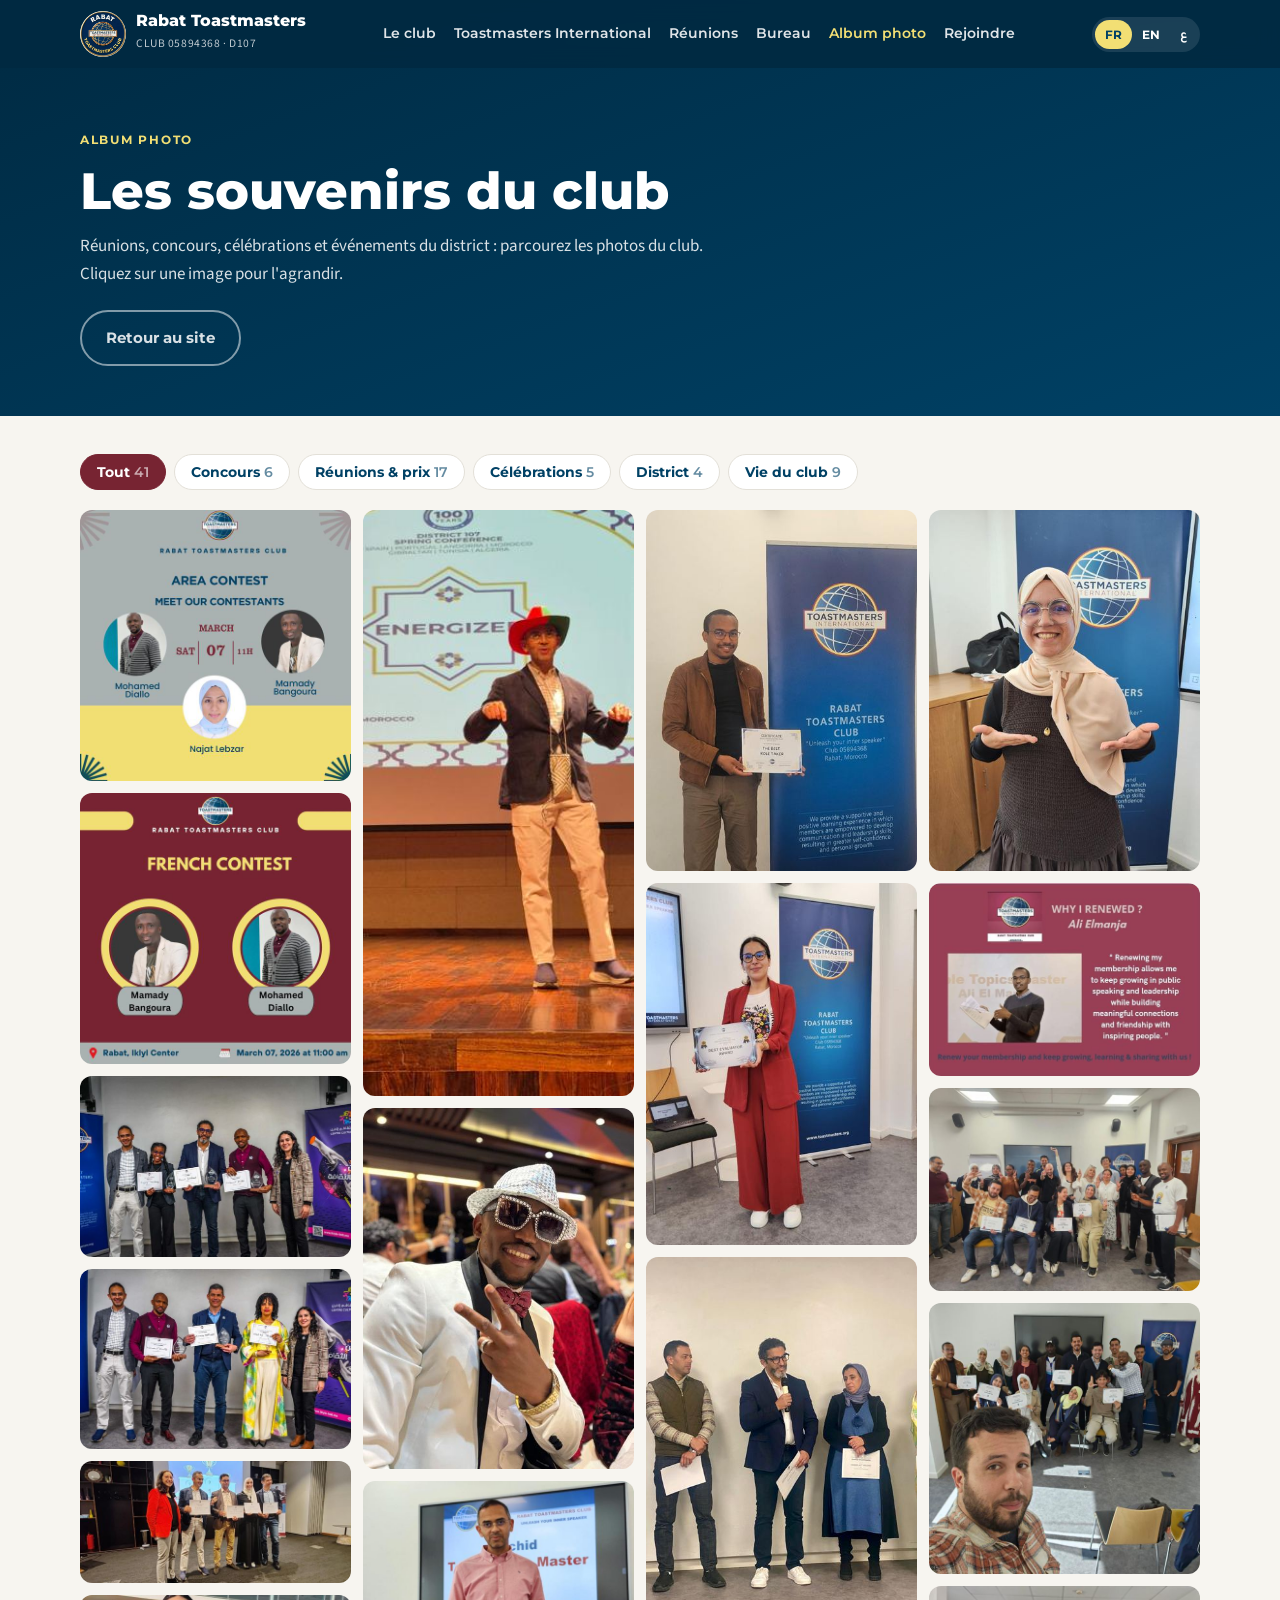
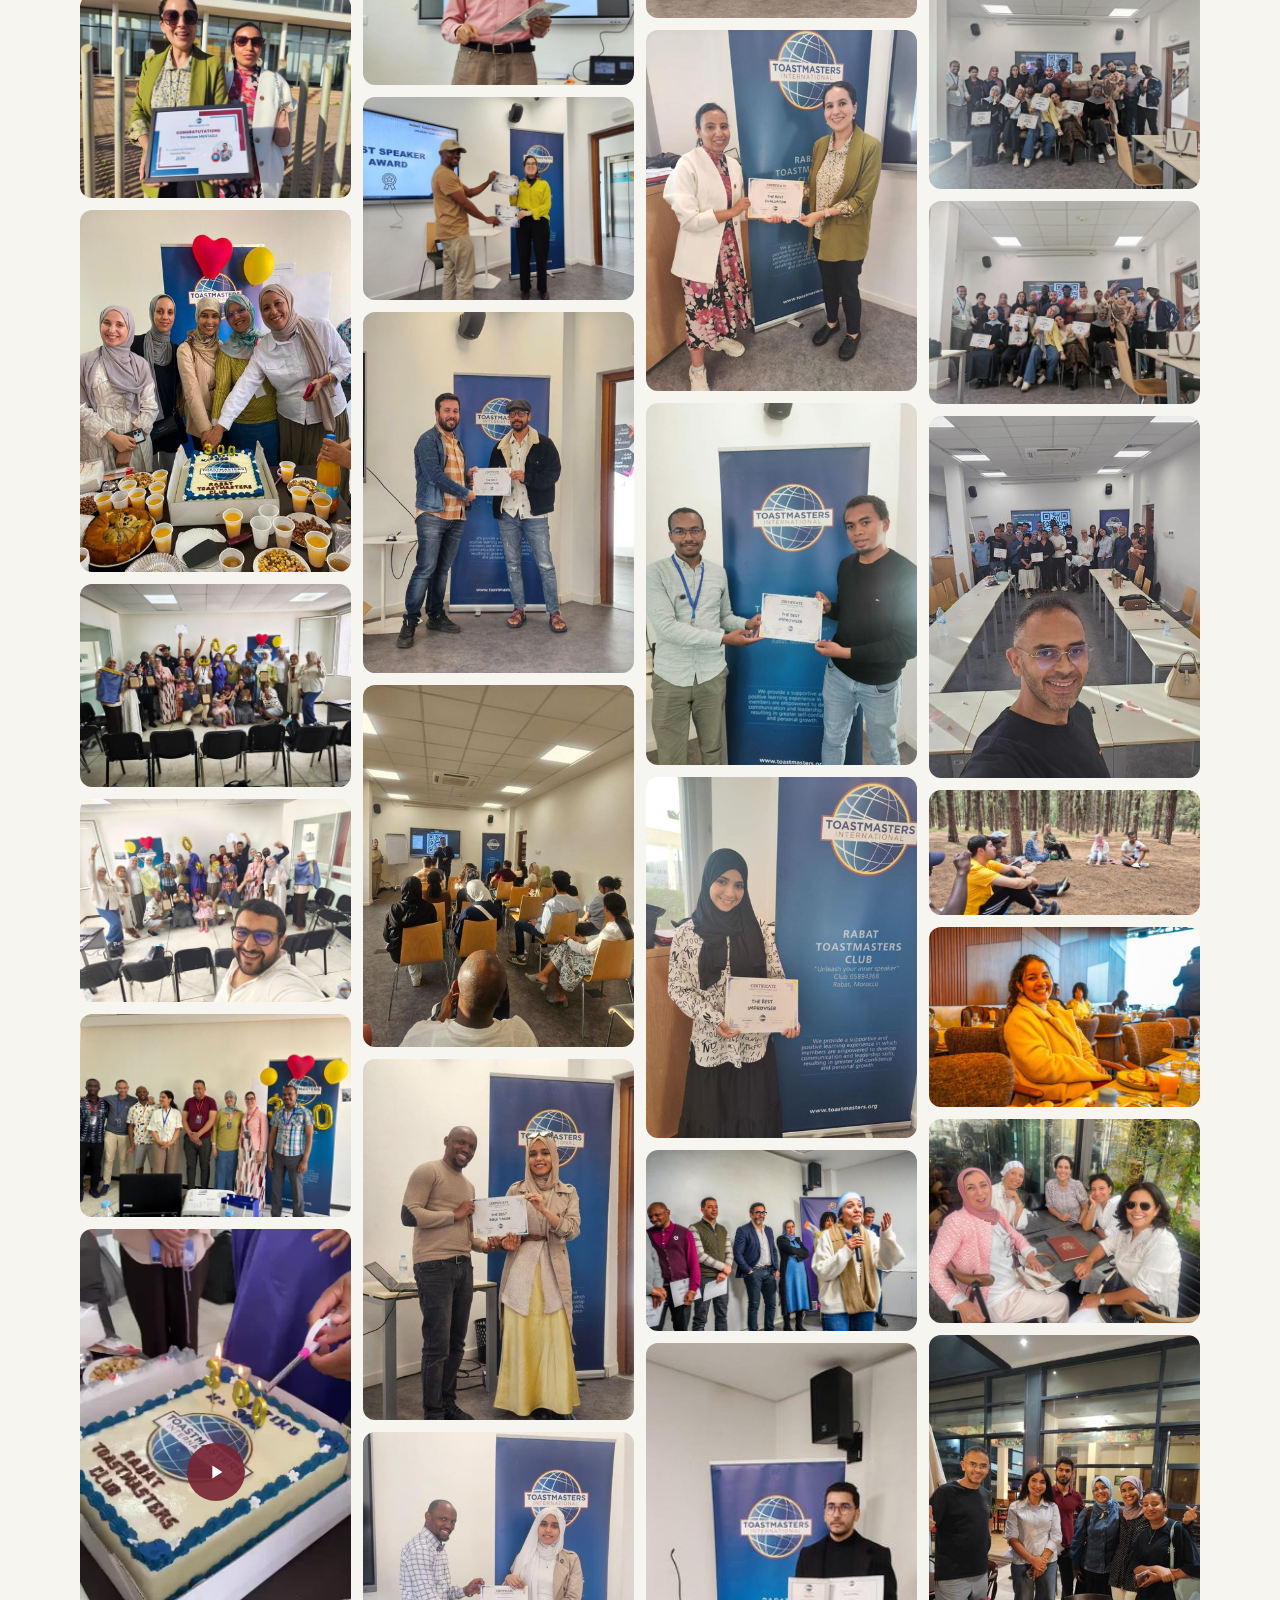
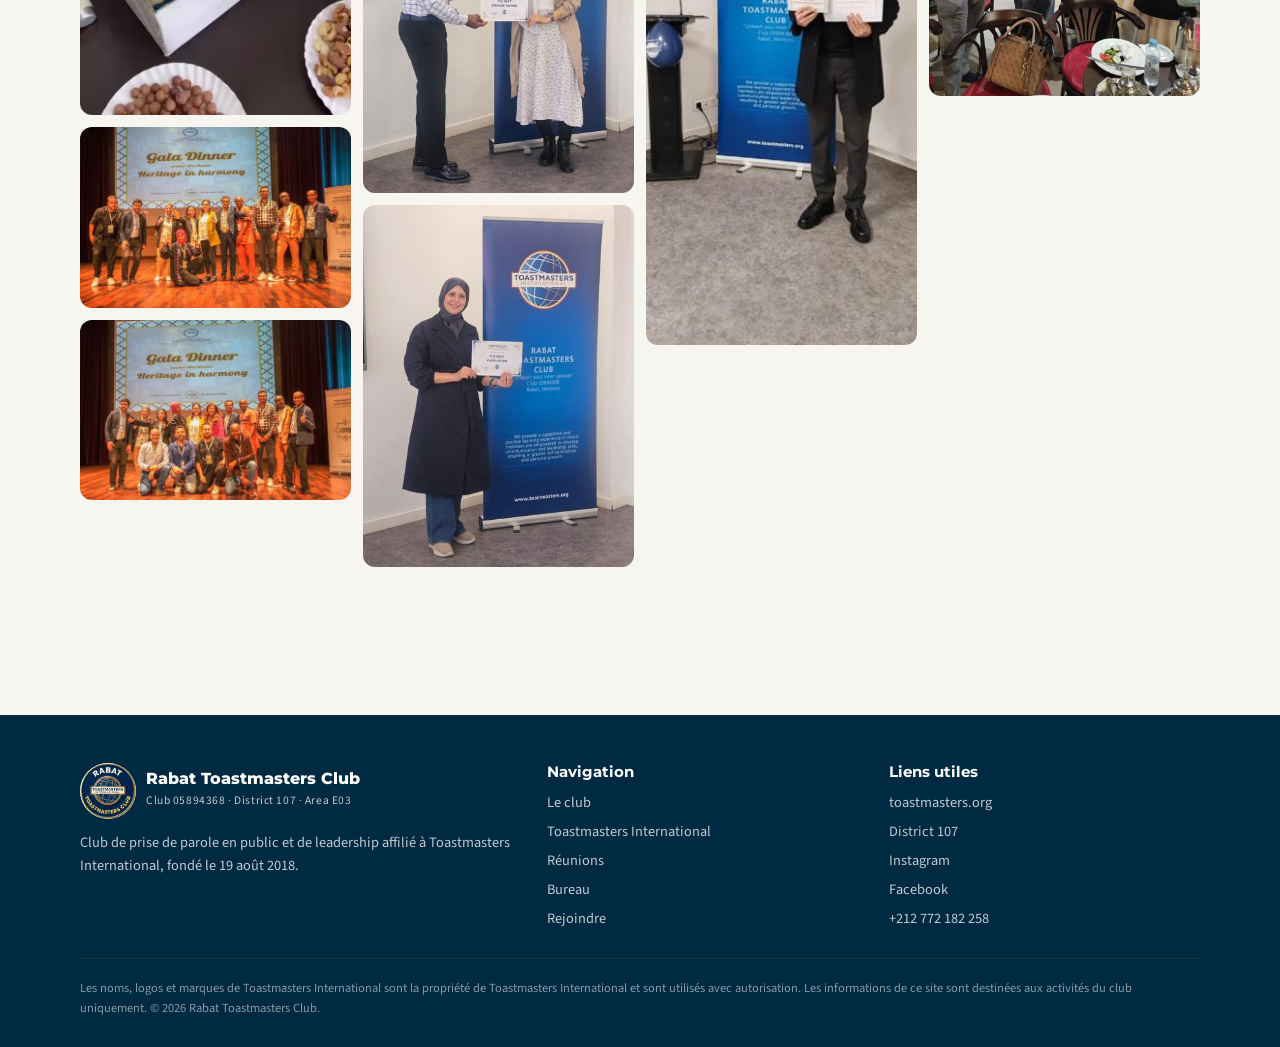
==== album.html @ 2322bb28 "Site Rabat Toastmasters Club : trilingue, bureau 2026-2027, album photo Co-Authored-By: Claude Opus " ====
<!doctype html>
<html lang="fr" dir="ltr">
<head>
<meta charset="utf-8">
<meta name="viewport" content="width=device-width, initial-scale=1">
<title>Album photo – Rabat Toastmasters Club</title>
<meta name="description" content="Rabat Toastmasters Club — club de prise de parole en public et de leadership affilié à Toastmasters International, District 107. Réunions le samedi à Rabat.">
<meta property="og:title" content="Rabat Toastmasters Club">
<meta property="og:description" content="Prise de parole en public et leadership à Rabat depuis 2018. Venez en invité, c'est gratuit.">
<meta property="og:image" content="img/officers-2026-2027.jpg">
<link rel="icon" type="image/png" href="favicon.png">
<link rel="preconnect" href="https://fonts.googleapis.com">
<link rel="preconnect" href="https://fonts.gstatic.com" crossorigin>
<link href="https://fonts.googleapis.com/css2?family=Montserrat:wght@500;600;700;800&family=Source+Sans+3:wght@400;600&family=Tajawal:wght@400;500;700;800&display=swap" rel="stylesheet">
<link rel="stylesheet" href="css/style.css">
</head>
<body>

<header>
  <div class="wrap nav">
    <a class="brand" href="index.html" aria-label="Rabat Toastmasters Club">
      <img class="logo" src="img/logo-sm.png" alt="Logo Rabat Toastmasters Club">
      <span><b>Rabat Toastmasters</b><small>CLUB 05894368 · D107</small></span>
    </a>
    <ul class="links" id="links">
      <li><a href="index.html#club" data-i18n="nav_club">Le club</a></li>
      <li><a href="index.html#ti" data-i18n="nav_ti">Toastmasters International</a></li>
      <li><a href="index.html#reunions" data-i18n="nav_meet">Réunions</a></li>
      <li><a href="index.html#bureau" data-i18n="nav_off">Bureau</a></li>
      <li><a href="album.html" style="color:var(--yellow);opacity:1" data-i18n="nav_album">Album photo</a></li>
      <li><a href="index.html#rejoindre" data-i18n="nav_join">Rejoindre</a></li>
    </ul>
    <div class="right">
      <div class="lang" role="group" aria-label="Langue">
        <button data-l="fr" class="on">FR</button><button data-l="en">EN</button><button data-l="ar">ع</button>
      </div>
      <button class="burger" id="burger" aria-label="Menu"><svg width="26" height="26" viewBox="0 0 24 24" fill="none" stroke="currentColor" stroke-width="2"><path d="M3 6h18M3 12h18M3 18h18"/></svg></button>
    </div>
  </div>
</header>
<section class="album-hero">
  <div class="wrap">
    <div class="eyebrow" style="color:var(--yellow)" data-i18n="al_eye">Album photo</div>
    <h1 data-i18n="al_h">Les souvenirs du club</h1>
    <p data-i18n="al_p">Réunions, concours, célébrations et événements du district : parcourez les photos du club. Cliquez sur une image pour l'agrandir.</p>
    <p style="margin-top:22px"><a class="btn btn-ghost" href="index.html" data-i18n="al_back">Retour au site</a></p>
  </div>
</section>
<section style="padding-top:10px">
  <div class="wrap">
    <div class="filters" id="filters">
      <button data-f="all" class="on"><b data-i18n="f_all">Tout</b><span></span></button>
      <button data-f="contest"><b data-i18n="f_contest">Concours</b><span></span></button>
      <button data-f="meet"><b data-i18n="f_meet">Réunions & prix</b><span></span></button>
      <button data-f="party"><b data-i18n="f_party">Célébrations</b><span></span></button>
      <button data-f="district"><b data-i18n="f_district">District</b><span></span></button>
      <button data-f="life"><b data-i18n="f_life">Vie du club</b><span></span></button>
    </div>
    <div class="grid" id="grid"></div>
  </div>
</section>
<div class="lb" id="lb" role="dialog" aria-modal="true">
  <button class="x" aria-label="Fermer">✕</button><button class="pv" aria-label="Précédent">‹</button><button class="nx" aria-label="Suivant">›</button>
  <div id="lbm"></div><div class="lcap" id="lbc"></div><div class="lcount" id="lbn"></div>
</div>
<footer>
  <div class="wrap">
    <div class="fgrid">
      <div>
        <div class="brand" style="margin-bottom:12px"><img class="logo" src="img/logo-sm.png" alt="Logo Rabat Toastmasters Club"><span><b>Rabat Toastmasters Club</b><small>Club 05894368 · District 107 · Area E03</small></span></div>
        <p data-i18n="ft_p">Club de prise de parole en public et de leadership affilié à Toastmasters International, fondé le 19 août 2018.</p>
      </div>
      <div><h4 data-i18n="ft_nav">Navigation</h4><ul>
        <li><a href="index.html#club" data-i18n="nav_club">Le club</a></li><li><a href="index.html#ti" data-i18n="nav_ti">Toastmasters International</a></li><li><a href="index.html#reunions" data-i18n="nav_meet">Réunions</a></li><li><a href="index.html#bureau" data-i18n="nav_off">Bureau</a></li><li><a href="index.html#rejoindre" data-i18n="nav_join">Rejoindre</a></li></ul></div>
      <div><h4 data-i18n="ft_links">Liens utiles</h4><ul>
        <li><a href="https://www.toastmasters.org/" target="_blank" rel="noopener">toastmasters.org</a></li>
        <li><a href="https://www.tmdistrict107.org/" target="_blank" rel="noopener">District 107</a></li>
        <li><a href="https://www.instagram.com/rabat_toastmasters_club/" target="_blank" rel="noopener">Instagram</a></li>
        <li><a href="https://www.facebook.com/rabattoastmastersclub" target="_blank" rel="noopener">Facebook</a></li>
        <li><a href="tel:+212772182258" dir="ltr">+212 772 182 258</a></li></ul></div>
    </div>
    <p class="legal" data-i18n="legal">Les noms, logos et marques de Toastmasters International sont la propriété de Toastmasters International et sont utilisés avec autorisation. Les informations de ce site sont destinées aux activités du club uniquement. © <span id="yr"></span> Rabat Toastmasters Club.</p>
  </div>
</footer>
<script src="js/album-data.js"></script>
<script src="js/main.js"></script>
<script>
(function(){
const A=window.RTC_ALBUM,grid=document.getElementById('grid'),lb=document.getElementById('lb');
let f=(location.hash||'#all').slice(1),list=[],cur=0;
const L=()=>window.RTC_LANG||'fr';
function counts(){document.querySelectorAll('#filters button').forEach(b=>{const k=b.dataset.f;b.querySelector('span').textContent=k==='all'?A.length:A.filter(x=>x.cat===k).length;b.classList.toggle('on',k===f)})}
function render(){
  list=A.filter(x=>f==='all'||x.cat===f);
  grid.innerHTML=list.map((x,i)=>`<button class="tile" data-i="${i}"><img src="img/album/thumbs/${x.src}.jpg" alt="${x[L()].replace(/"/g,'&quot;')}" loading="lazy">${x.video?'<span class="play"><svg width="22" height="22" viewBox="0 0 24 24" fill="#fff"><path d="M8 5v14l11-7z"/></svg></span>':''}<span class="cap">${x[L()]}</span></button>`).join('');
  grid.querySelectorAll('.tile').forEach(t=>t.onclick=()=>open(+t.dataset.i));counts();
}
function show(){const x=list[cur];document.getElementById('lbm').innerHTML=x.video?`<video src="img/album/video.mp4" controls autoplay playsinline></video>`:`<img src="img/album/${x.src}.jpg" alt="">`;document.getElementById('lbc').textContent=x[L()];document.getElementById('lbn').textContent=(cur+1)+' / '+list.length}
function open(i){cur=i;show();lb.classList.add('open');document.body.style.overflow='hidden'}
function close(){lb.classList.remove('open');document.getElementById('lbm').innerHTML='';document.body.style.overflow=''}
function step(d){cur=(cur+d+list.length)%list.length;show()}
lb.querySelector('.x').onclick=close;lb.querySelector('.pv').onclick=()=>step(document.dir==='rtl'?1:-1);lb.querySelector('.nx').onclick=()=>step(document.dir==='rtl'?-1:1);
lb.onclick=e=>{if(e.target===lb)close()};
document.addEventListener('keydown',e=>{if(!lb.classList.contains('open'))return;if(e.key==='Escape')close();if(e.key==='ArrowRight')step(1);if(e.key==='ArrowLeft')step(-1)});
let sx=0;lb.addEventListener('touchstart',e=>sx=e.touches[0].clientX,{passive:true});lb.addEventListener('touchend',e=>{const d=e.changedTouches[0].clientX-sx;if(Math.abs(d)>50)step(d<0?1:-1)});
document.querySelectorAll('#filters button').forEach(b=>b.onclick=()=>{f=b.dataset.f;history.replaceState(null,'','#'+f);render()});
document.addEventListener('langchange',render);
if(!A.some(x=>x.cat===f))f='all';render();
})();
</script>
</body>
</html>
---- css/style.css ----
:root{
  --blue:#004165;--blue-deep:#002a42;--maroon:#772432;--yellow:#F2DF74;--gray:#A9B2B1;
  --bg:#f7f5f0;--surface:#ffffff;--ink:#1c2a33;--muted:#5b6b73;--line:#e3e0d8;
  --radius:18px;--shadow:0 10px 30px rgba(0,42,66,.08);
  --font-h:'Montserrat',system-ui,sans-serif;--font-b:'Source Sans 3',system-ui,sans-serif;
}
html[lang=ar]{--font-h:'Tajawal',system-ui,sans-serif;--font-b:'Tajawal',system-ui,sans-serif}
*{box-sizing:border-box;margin:0;padding:0}
html{scroll-behavior:smooth;scroll-padding-top:76px}
body{font-family:var(--font-b);color:var(--ink);background:var(--bg);font-size:17px;line-height:1.6;overflow-x:hidden}
img{max-width:100%;display:block}
a{color:inherit}
h1,h2,h3,h4{font-family:var(--font-h);line-height:1.2;color:var(--blue)}
.wrap{max-width:1160px;margin:0 auto;padding:0 20px}
section{padding:88px 0}
.eyebrow{font-family:var(--font-h);font-weight:700;font-size:.78rem;letter-spacing:.14em;text-transform:uppercase;color:var(--maroon);margin-bottom:10px}
html[lang=ar] .eyebrow{letter-spacing:0;font-size:.95rem}
h2{font-size:clamp(1.8rem,3.4vw,2.6rem);font-weight:800;margin-bottom:16px}
.lead{font-size:1.12rem;color:var(--muted);max-width:720px}
.btn{display:inline-flex;align-items:center;gap:8px;font-family:var(--font-h);font-weight:700;font-size:.95rem;padding:14px 24px;border-radius:999px;text-decoration:none;transition:transform .15s,box-shadow .15s,background .15s;border:2px solid transparent;cursor:pointer}
.btn:hover{transform:translateY(-2px)}
.btn-primary{background:var(--maroon);color:#fff;box-shadow:0 8px 20px rgba(119,36,50,.3)}
.btn-primary:hover{background:#8d2b3c}
.btn-ghost{border-color:rgba(255,255,255,.6);color:#fff}
.btn-ghost:hover{background:rgba(255,255,255,.1)}
.btn-blue{background:var(--blue);color:#fff}

/* header */
header{position:fixed;inset:0 0 auto 0;z-index:50;background:rgba(0,42,66,.92);backdrop-filter:blur(10px);color:#fff}
.nav{display:flex;align-items:center;justify-content:space-between;height:68px;gap:16px}
.brand{display:flex;align-items:center;gap:10px;text-decoration:none;color:#fff}
.mono{width:40px;height:40px;border-radius:50%;background:var(--yellow);color:var(--blue);display:grid;place-items:center;font-family:'Montserrat';font-weight:800;font-size:.95rem;flex-shrink:0}
.brand b{white-space:nowrap;font-family:var(--font-h);font-weight:800;font-size:1rem;line-height:1.1;display:block}
.brand small{font-size:.72rem;opacity:.75;letter-spacing:.05em}
.links{display:flex;gap:18px;list-style:none}
.links a{white-space:nowrap;text-decoration:none;font-family:var(--font-h);font-weight:600;font-size:.88rem;opacity:.88}
.links a:hover{opacity:1;color:var(--yellow)}
.right{display:flex;align-items:center;gap:10px}
.lang{display:flex;background:rgba(255,255,255,.1);border-radius:999px;padding:3px}
.lang button{background:none;border:0;color:#fff;font-family:'Montserrat','Tajawal';font-weight:700;font-size:.78rem;padding:6px 10px;border-radius:999px;cursor:pointer}
.lang button.on{background:var(--yellow);color:var(--blue)}
.burger{display:none;background:none;border:0;color:#fff;cursor:pointer;padding:6px}
@media(max-width:1180px){
  .links{position:fixed;top:68px;inset-inline:0;background:var(--blue-deep);flex-direction:column;padding:12px 20px 24px;gap:0;display:none}
  .links.open{display:flex}
  .links a{display:block;padding:12px 0;border-bottom:1px solid rgba(255,255,255,.08);font-size:1rem}
  .burger{display:block}
}

/* hero */
.hero{position:relative;background:radial-gradient(1200px 600px at 85% 20%,#0a5a86 0%,transparent 60%),linear-gradient(160deg,var(--blue-deep),var(--blue));color:#fff;padding:150px 0 90px;overflow:hidden}
.hero::after{content:"";position:absolute;inset-inline-end:-160px;top:40px;width:560px;height:560px;border-radius:50%;border:2px solid rgba(242,223,116,.18);box-shadow:0 0 0 60px rgba(242,223,116,.04),0 0 0 140px rgba(242,223,116,.03)}
.hero .wrap{position:relative;z-index:1;display:grid;grid-template-columns:1.2fr .8fr;gap:48px;align-items:center}
.hero h1{color:#fff;font-size:clamp(2.3rem,5.4vw,4rem);font-weight:800;margin-bottom:20px}
.hero h1 em{font-style:normal;color:var(--yellow)}
.hero p{font-size:1.18rem;opacity:.9;max-width:560px;margin-bottom:32px}
.cta{display:flex;flex-wrap:wrap;gap:12px}
.card-next{background:rgba(255,255,255,.08);border:1px solid rgba(255,255,255,.16);border-radius:var(--radius);padding:28px;backdrop-filter:blur(6px)}
.card-next h3{color:var(--yellow);font-size:.8rem;letter-spacing:.14em;text-transform:uppercase;margin-bottom:14px}
html[lang=ar] .card-next h3{letter-spacing:0;font-size:1rem}
.card-next .big{font-family:var(--font-h);font-size:1.6rem;font-weight:800;margin-bottom:6px}
.card-next ul{list-style:none;margin-top:16px;display:grid;gap:10px}
.card-next li{display:flex;gap:10px;align-items:flex-start;font-size:.98rem;opacity:.92}
.card-next svg{flex-shrink:0;margin-top:3px}
.hero .wrap.stats{display:grid;grid-template-columns:repeat(4,1fr);gap:16px;margin-top:64px}
.stat{border-inline-start:3px solid var(--yellow);padding-inline-start:14px}
.stat b{font-family:'Montserrat';font-size:2rem;font-weight:800;display:block;line-height:1.1}
.stat span{font-size:.9rem;opacity:.8}
@media(max-width:860px){.hero .wrap{grid-template-columns:1fr}.hero .wrap.stats{grid-template-columns:repeat(2,1fr)}}
@media(max-width:520px){.brand small{display:none}.brand b{white-space:nowrap;font-size:.9rem}.lang button{padding:6px 8px}}

/* about */
.about-grid{display:grid;grid-template-columns:1fr 1fr;gap:56px;align-items:start}
.pillars{display:grid;grid-template-columns:1fr 1fr;gap:16px;margin-top:28px}
.pillar{background:var(--surface);border-radius:14px;padding:20px;box-shadow:var(--shadow)}
.pillar h4{font-size:1rem;margin:10px 0 4px}
.pillar p{font-size:.95rem;color:var(--muted)}
.ico{width:40px;height:40px;border-radius:10px;background:#e8f0f4;color:var(--blue);display:grid;place-items:center}
.timeline{position:relative;padding-inline-start:28px}
.timeline::before{content:"";position:absolute;inset-inline-start:7px;top:6px;bottom:6px;width:2px;background:linear-gradient(var(--maroon),var(--blue))}
.tl{position:relative;margin-bottom:26px}
.tl::before{content:"";position:absolute;inset-inline-start:-27px;top:6px;width:14px;height:14px;border-radius:50%;background:var(--surface);border:3px solid var(--maroon)}
.tl .yr{font-family:'Montserrat';font-weight:800;color:var(--maroon);font-size:.9rem}
.tl h4{font-size:1.05rem;margin:2px 0 4px}
.tl p{color:var(--muted);font-size:.96rem}
@media(max-width:860px){.about-grid{grid-template-columns:1fr}.pillars{grid-template-columns:1fr}}

/* TI */
.ti{background:var(--blue);color:#fff}
.ti h2,.ti h3,.ti h4{color:#fff}
.ti .eyebrow{color:var(--yellow)}
.ti .lead{color:rgba(255,255,255,.82)}
.ti-grid{display:grid;grid-template-columns:repeat(3,1fr);gap:20px;margin-top:40px}
.ti-card{background:rgba(255,255,255,.06);border:1px solid rgba(255,255,255,.12);border-radius:var(--radius);padding:26px}
.ti-card h3{font-size:1.15rem;margin-bottom:8px;color:var(--yellow)}
.ti-card p{font-size:.97rem;opacity:.88}
.ti-num{display:grid;grid-template-columns:repeat(4,1fr);gap:16px;margin-top:40px;text-align:center}
.ti-num div{background:rgba(0,0,0,.15);border-radius:14px;padding:22px 10px}
.ti-num b{font-family:'Montserrat';font-size:2.1rem;font-weight:800;color:var(--yellow);display:block}
.ti-num span{font-size:.9rem;opacity:.85}
.values{display:flex;flex-wrap:wrap;gap:10px;margin-top:14px}
.values span{background:var(--yellow);color:var(--blue);font-family:var(--font-h);font-weight:700;font-size:.85rem;padding:6px 14px;border-radius:999px}
.levels{display:grid;grid-template-columns:repeat(5,minmax(0,1fr));gap:8px;margin-top:14px}
.levels div{overflow-wrap:anywhere;background:rgba(255,255,255,.1);border-radius:10px;padding:10px 6px;text-align:center;font-size:.8rem}
.levels b{display:block;font-family:'Montserrat';color:var(--yellow);font-size:1.1rem}
@media(max-width:860px){.ti-grid{grid-template-columns:minmax(0,1fr)}.ti-num{grid-template-columns:repeat(2,1fr)}}

/* meetings */
.meet-grid{display:grid;grid-template-columns:1fr 1fr;gap:40px;margin-top:36px}
.agenda{background:var(--surface);border-radius:var(--radius);box-shadow:var(--shadow);padding:10px 26px}
.step{display:grid;grid-template-columns:64px 1fr;gap:14px;padding:16px 0;border-bottom:1px dashed var(--line)}
.step:last-child{border:0}
.step .t{font-family:'Montserrat';font-weight:800;color:var(--maroon);font-size:.9rem;padding-top:2px}
.step h4{font-size:1rem}
.step p{font-size:.93rem;color:var(--muted)}
.roles{display:grid;grid-template-columns:1fr 1fr;gap:12px}
.role{background:var(--surface);border-radius:14px;padding:16px 18px;border-inline-start:4px solid var(--blue)}
.role:nth-child(3n+2){border-color:var(--maroon)}
.role:nth-child(3n){border-color:var(--yellow)}
.role h4{font-size:.98rem}
.role p{font-size:.9rem;color:var(--muted)}
.where{display:grid;grid-template-columns:1fr 1.3fr;gap:0;margin-top:40px;background:var(--surface);border-radius:var(--radius);overflow:hidden;box-shadow:var(--shadow)}
.where .info{padding:32px}
.where .info div{margin-bottom:18px}
.where .info b{font-family:var(--font-h);color:var(--blue);display:block;font-size:.85rem;text-transform:uppercase;letter-spacing:.08em}
html[lang=ar] .where .info b{letter-spacing:0;font-size:1rem}
.where iframe{width:100%;height:100%;min-height:340px;border:0}
@media(max-width:860px){.meet-grid,.where{grid-template-columns:1fr}.roles{grid-template-columns:1fr}}

/* officers */
.officers{background:linear-gradient(#fff,var(--bg))}
.off-grid{display:grid;grid-template-columns:repeat(4,1fr);gap:22px;margin-top:40px}
.off{background:var(--surface);border-radius:var(--radius);padding:26px 18px;text-align:center;box-shadow:var(--shadow);transition:transform .2s}
.off:hover{transform:translateY(-4px)}
.off img{width:128px;height:128px;border-radius:50%;object-fit:cover;margin:0 auto 14px;border:4px solid var(--yellow);box-shadow:0 0 0 4px var(--blue)}
.off h4{font-size:1rem;color:var(--ink)}
.off p{font-family:var(--font-h);font-weight:700;font-size:.78rem;color:var(--maroon);text-transform:uppercase;letter-spacing:.06em;margin-top:4px}
html[lang=ar] .off p{letter-spacing:0;font-size:.95rem}
.off.lead-off{grid-column:span 4;display:flex;align-items:center;gap:28px;text-align:start;padding:28px 34px;background:var(--blue);color:#fff}
.off.lead-off img{margin:0;width:150px;height:150px}
.off.lead-off h4{color:#fff;font-size:1.4rem}
.off.lead-off p{color:var(--yellow);font-size:.9rem}
.off.lead-off q{display:block;margin-top:10px;opacity:.85;font-style:italic;quotes:none}
@media(max-width:960px){.off-grid{grid-template-columns:repeat(2,1fr)}.off.lead-off{grid-column:span 2}}
@media(max-width:520px){.off.lead-off{flex-direction:column;text-align:center}}

/* moments */
.moments{display:grid;grid-template-columns:1.1fr .9fr;gap:36px;margin-top:36px;align-items:start}
.poster{border-radius:var(--radius);overflow:hidden;box-shadow:var(--shadow)}
.mlist{display:grid;gap:14px}
.m{background:var(--surface);border-radius:14px;padding:20px 22px;display:grid;grid-template-columns:auto 1fr;gap:16px;align-items:start;box-shadow:var(--shadow)}
.m .badge{width:46px;height:46px;border-radius:12px;background:var(--maroon);color:var(--yellow);display:grid;place-items:center}
.m h4{font-size:1rem}
.m p{font-size:.93rem;color:var(--muted)}
.social{display:grid;grid-template-columns:repeat(4,1fr);gap:12px;margin-top:20px}
.social a{display:flex;flex-direction:column;align-items:center;gap:6px;padding:16px 8px;background:var(--blue);color:#fff;border-radius:14px;text-decoration:none;font-family:var(--font-h);font-weight:700;font-size:.82rem;transition:background .15s}
.social a:hover{background:var(--maroon)}
@media(max-width:860px){.moments{grid-template-columns:1fr}}

/* join */
.join{background:linear-gradient(135deg,var(--maroon),#4f1621);color:#fff}
.join h2,.join h4{color:#fff}
.join .eyebrow{color:var(--yellow)}
.join .lead{color:rgba(255,255,255,.85)}
.jsteps{display:grid;grid-template-columns:repeat(3,1fr);gap:18px;margin:40px 0}
.js{background:rgba(255,255,255,.08);border-radius:var(--radius);padding:26px;border:1px solid rgba(255,255,255,.15)}
.js .n{width:42px;height:42px;border-radius:50%;background:var(--yellow);color:var(--maroon);display:grid;place-items:center;font-family:'Montserrat';font-weight:800;margin-bottom:14px}
.js p{opacity:.85;font-size:.96rem;margin-top:6px}
.contact{display:flex;flex-wrap:wrap;gap:12px;align-items:center}
.btn-yellow{background:var(--yellow);color:var(--maroon)}
@media(max-width:860px){.jsteps{grid-template-columns:1fr}}

/* faq */
details{background:var(--surface);border-radius:14px;padding:18px 22px;margin-bottom:10px;box-shadow:var(--shadow)}
summary{font-family:var(--font-h);font-weight:700;color:var(--blue);cursor:pointer;list-style:none;display:flex;justify-content:space-between;gap:12px}
summary::after{content:"+";font-size:1.3rem;line-height:1;color:var(--maroon)}
details[open] summary::after{content:"–"}
details p{margin-top:10px;color:var(--muted)}

footer{background:var(--blue-deep);color:rgba(255,255,255,.75);padding:48px 0 28px;font-size:.9rem}
.fgrid{display:grid;grid-template-columns:1.4fr 1fr 1fr;gap:32px;margin-bottom:28px}
footer h4{color:#fff;font-size:.95rem;margin-bottom:10px}
footer a{text-decoration:none}
footer a:hover{color:var(--yellow)}
footer ul{list-style:none;display:grid;gap:6px}
.legal{border-top:1px solid rgba(255,255,255,.1);padding-top:20px;font-size:.78rem;opacity:.7}
@media(max-width:760px){.fgrid{grid-template-columns:1fr}}

.reveal{opacity:0;transform:translateY(18px);transition:opacity .6s,transform .6s}
.reveal.in{opacity:1;transform:none}
@media(prefers-reduced-motion:reduce){.reveal{opacity:1;transform:none}html{scroll-behavior:auto}}

/* logo */
.logo{width:46px;height:46px;border-radius:50%;flex-shrink:0;background:#fff}
footer .logo{width:56px;height:56px}
/* moments v2 */
.mosaic{display:grid;grid-template-columns:2fr 1fr 1fr;grid-template-rows:200px 200px;gap:12px;margin-top:32px}
.mosaic a{border-radius:14px;overflow:hidden;display:block;position:relative}
.mosaic img{width:100%;height:100%;object-fit:cover;transition:transform .4s}
.mosaic a:hover img{transform:scale(1.05)}
.mo-a{grid-row:span 2}
.mo-d{grid-column:2}
@media(max-width:760px){.mosaic{grid-template-columns:1fr 1fr;grid-template-rows:220px 140px 140px}.mo-a{grid-column:span 2;grid-row:auto}.mo-d{grid-column:auto}.mo-e{display:none}}
.moments2{display:grid;grid-template-columns:repeat(2,minmax(0,1fr));gap:14px;margin-top:22px}
@media(max-width:760px){.moments2{grid-template-columns:minmax(0,1fr)}}
.quote{margin-top:28px;background:var(--blue);color:#fff;border-radius:var(--radius);padding:30px 34px;display:flex;gap:26px;align-items:center}
.quote img{width:110px;height:110px;border-radius:50%;object-fit:cover;border:4px solid var(--yellow);flex-shrink:0}
.quote .eyebrow{color:var(--yellow)}
.quote blockquote{font-size:1.2rem;line-height:1.5;font-style:italic;margin-bottom:10px}
.quote figcaption{opacity:.85;font-size:.95rem}
@media(max-width:600px){.quote{flex-direction:column;text-align:center;padding:26px 22px}}
.mo-foot{display:flex;flex-wrap:wrap;gap:18px;align-items:center;justify-content:space-between;margin-top:28px}
.mo-foot .social{margin-top:0;flex:1;max-width:520px}
@media(max-width:600px){.mo-foot .social{grid-template-columns:repeat(2,1fr);max-width:none}}
/* album page */
.album-hero{background:linear-gradient(160deg,var(--blue-deep),var(--blue));color:#fff;padding:130px 0 50px}
.album-hero h1{color:#fff;font-size:clamp(2rem,4.5vw,3.2rem);font-weight:800;margin:6px 0 12px}
.album-hero p{opacity:.85;max-width:640px}
.filters{display:flex;flex-wrap:wrap;gap:8px;margin:28px 0 8px}
.filters button{border:1px solid var(--line);background:var(--surface);color:var(--blue);font-family:var(--font-h);font-weight:700;font-size:.85rem;padding:9px 16px;border-radius:999px;cursor:pointer}
.filters button.on{background:var(--maroon);border-color:var(--maroon);color:#fff}
.filters button span{opacity:.6;margin-inline-start:4px;font-weight:600}
.grid{columns:4 240px;column-gap:12px;padding:12px 0 60px}
.tile{break-inside:avoid;margin-bottom:12px;border-radius:12px;overflow:hidden;position:relative;cursor:zoom-in;background:#ddd;display:block;width:100%;border:0;padding:0}
.tile img{width:100%;display:block;transition:transform .4s}
.tile:hover img{transform:scale(1.04)}
.tile .cap{position:absolute;inset:auto 0 0 0;padding:26px 12px 10px;background:linear-gradient(transparent,rgba(0,20,32,.8));color:#fff;font-size:.85rem;text-align:start;opacity:0;transition:opacity .2s}
.tile:hover .cap,.tile:focus .cap{opacity:1}
@media(hover:none){.tile .cap{opacity:1}}
.tile .play{position:absolute;top:50%;left:50%;transform:translate(-50%,-50%);width:58px;height:58px;border-radius:50%;background:rgba(119,36,50,.9);display:grid;place-items:center}
.lb{position:fixed;inset:0;background:rgba(0,15,25,.94);z-index:100;display:none;align-items:center;justify-content:center;flex-direction:column;padding:60px 16px 20px}
.lb.open{display:flex}
.lb img,.lb video{max-width:min(1100px,100%);max-height:78vh;border-radius:10px;object-fit:contain}
.lb .lcap{color:#fff;margin-top:14px;text-align:center;font-size:1rem}
.lb .lcount{color:rgba(255,255,255,.6);font-size:.8rem;margin-top:4px}
.lb button{position:absolute;background:rgba(255,255,255,.12);border:0;color:#fff;width:48px;height:48px;border-radius:50%;cursor:pointer;font-size:1.4rem;display:grid;place-items:center}
.lb button:hover{background:var(--maroon)}
.lb .x{top:14px;inset-inline-end:14px}
.lb .pv{left:14px;top:50%}
.lb .nx{right:14px;top:50%}
@media(max-width:600px){.grid{columns:2;column-gap:8px}.tile{margin-bottom:8px}}
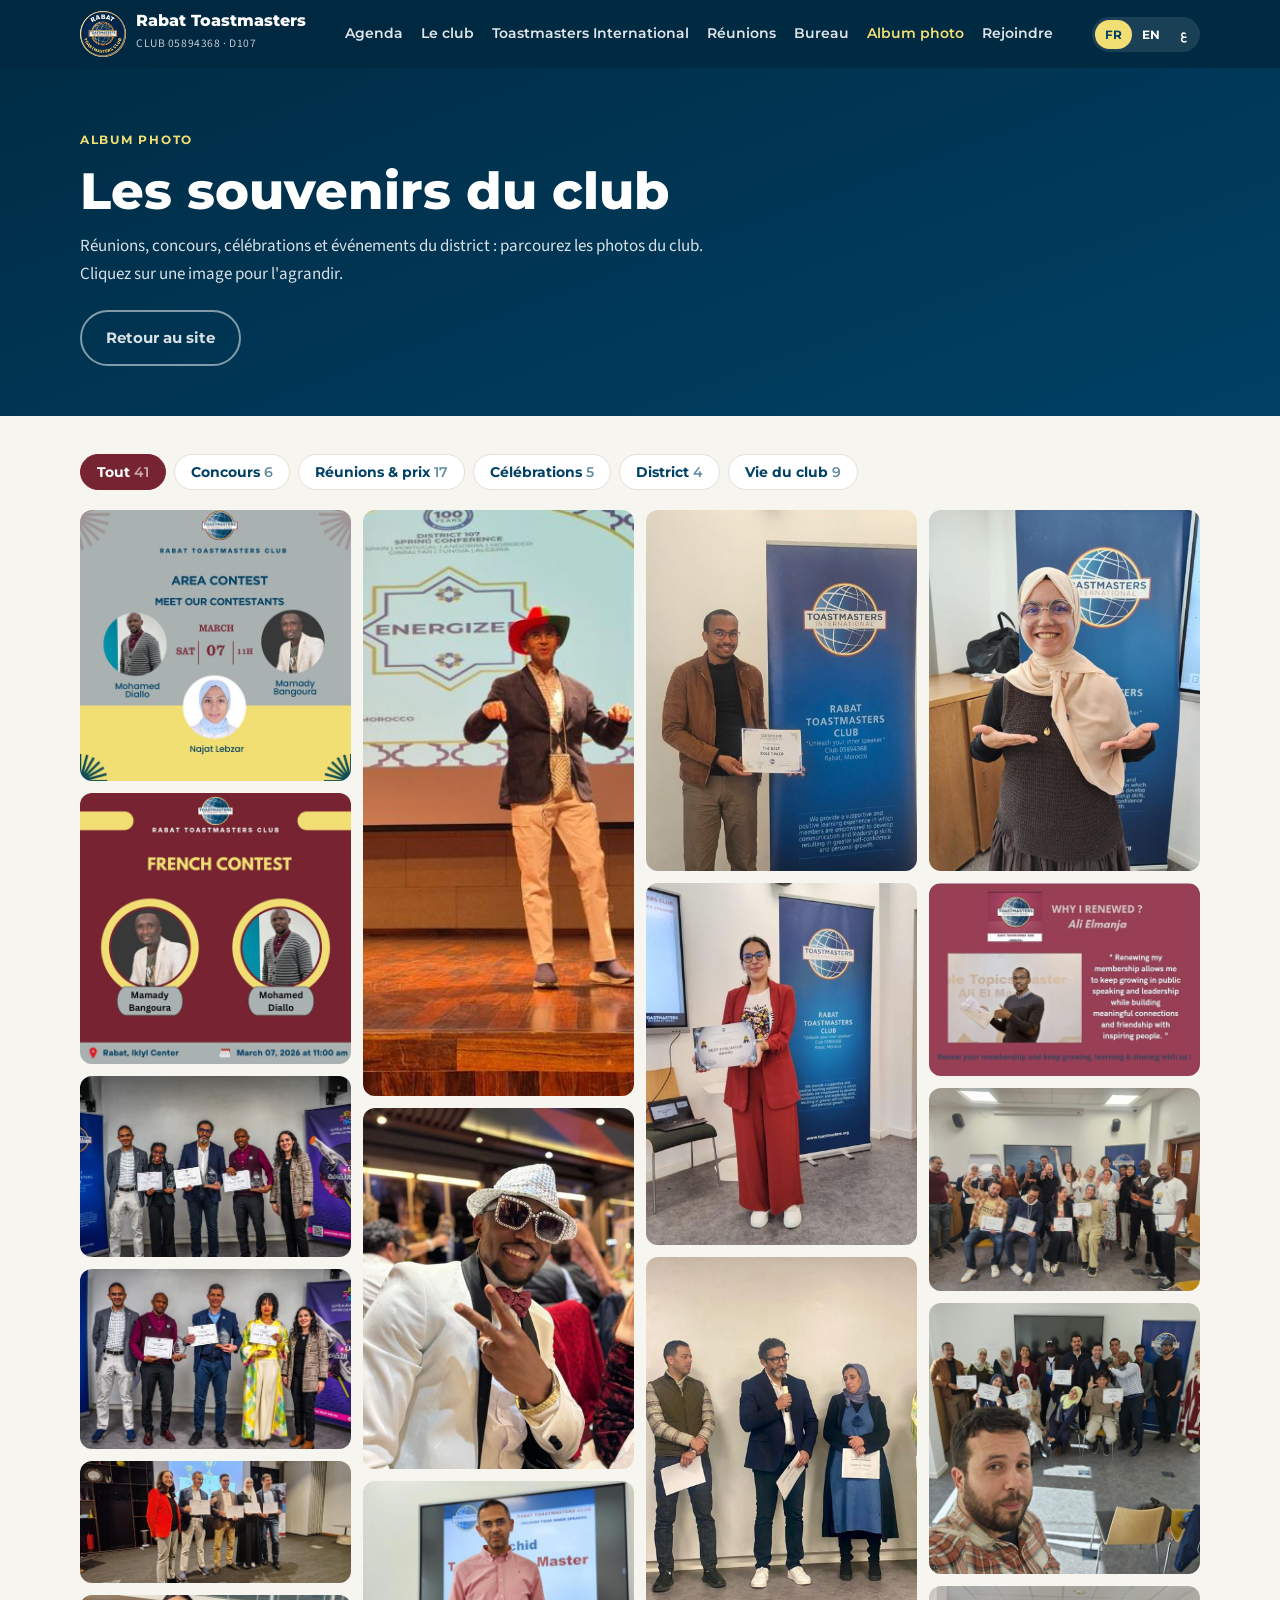
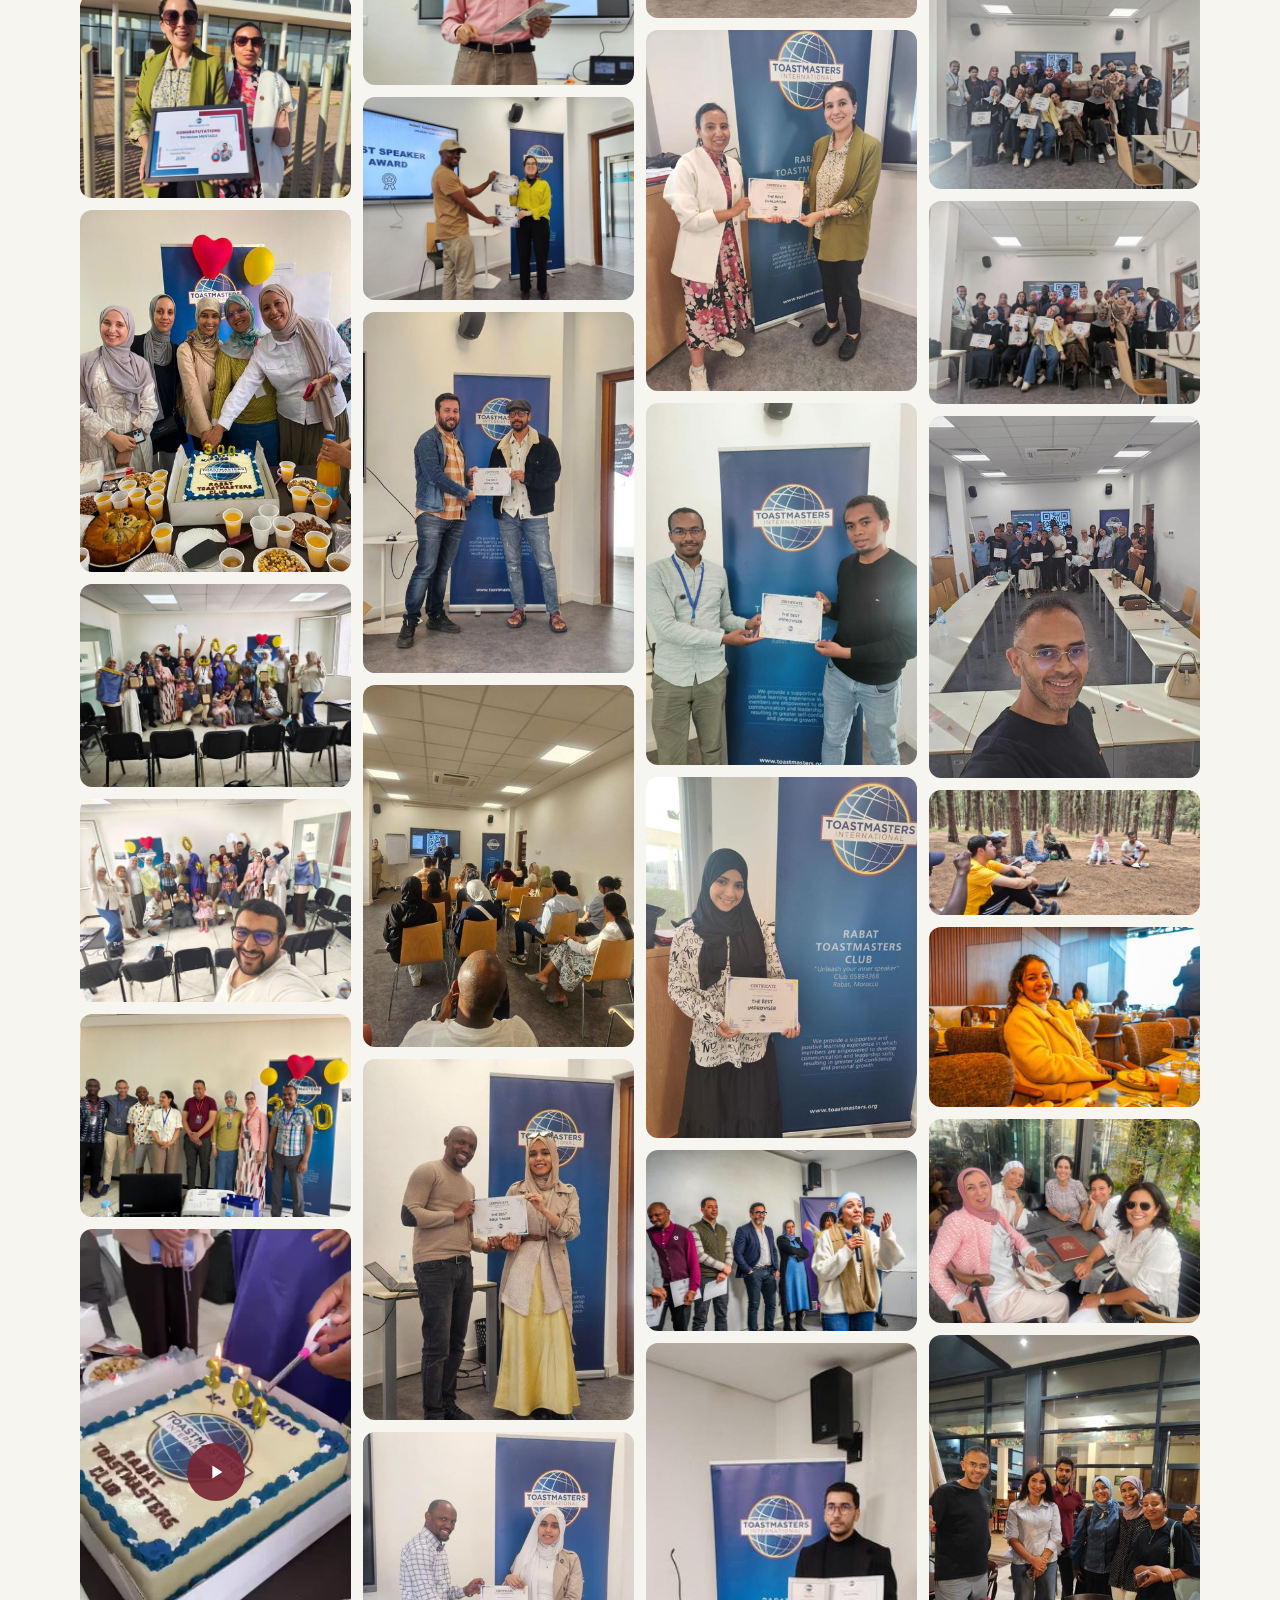
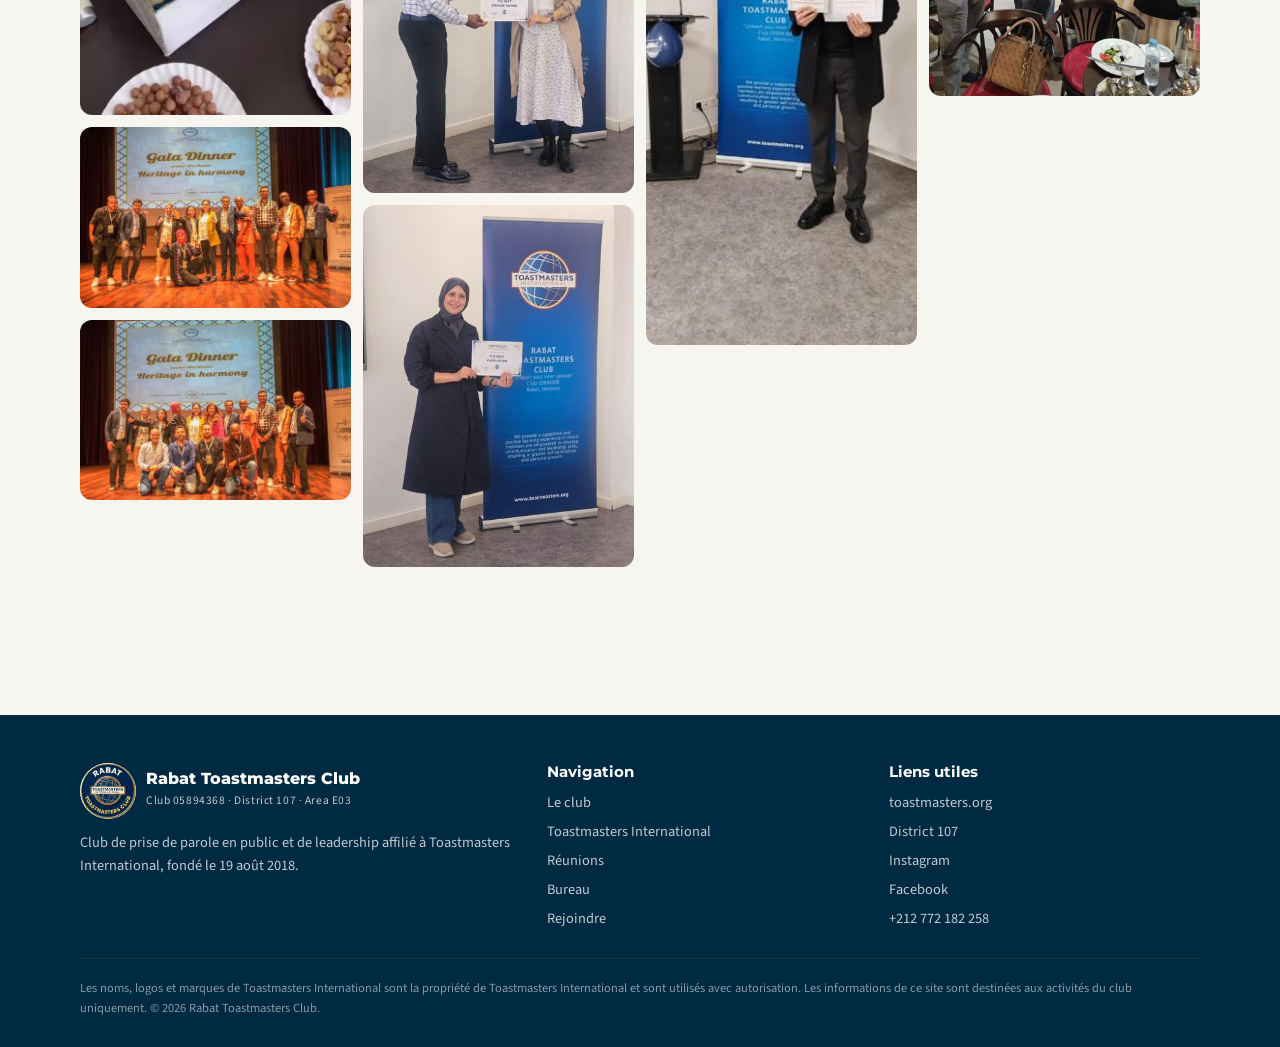
==== commit 848df35d: "Ajout de l'agenda sept.-nov. 2026 et de la prochaine réunion dynamique Co-Authored-By: Claude Opus 5" ====
--- a/album.html
+++ b/album.html
@@ -23,6 +23,7 @@
       <span><b>Rabat Toastmasters</b><small>CLUB 05894368 · D107</small></span>
     </a>
     <ul class="links" id="links">
+      <li><a href="index.html#agenda" data-i18n="nav_agenda">Agenda</a></li>
       <li><a href="index.html#club" data-i18n="nav_club">Le club</a></li>
       <li><a href="index.html#ti" data-i18n="nav_ti">Toastmasters International</a></li>
       <li><a href="index.html#reunions" data-i18n="nav_meet">Réunions</a></li>
--- a/css/style.css
+++ b/css/style.css
@@ -239,3 +239,36 @@
 .lb .pv{left:14px;top:50%}
 .lb .nx{right:14px;top:50%}
 @media(max-width:600px){.grid{columns:2;column-gap:8px}.tile{margin-bottom:8px}}
+
+/* agenda */
+.next-link{display:inline-block;margin-top:14px;color:var(--yellow);font-family:var(--font-h);font-weight:700;font-size:.9rem;text-decoration:none}
+.next-link:hover{text-decoration:underline}
+#next-big{text-transform:capitalize}
+.agenda-sec{background:var(--surface)}
+.ag-room{display:flex;align-items:center;gap:8px;color:var(--maroon);font-weight:600;margin-top:14px}
+.cycles{display:grid;grid-template-columns:repeat(3,minmax(0,1fr));gap:20px;margin-top:30px}
+.cycle{background:var(--bg);border-radius:var(--radius);padding:24px;border-top:5px solid var(--blue)}
+.cycle:nth-child(2){border-color:var(--maroon)}.cycle:nth-child(3){border-color:var(--yellow)}
+.cy-head{display:flex;gap:12px;align-items:center;margin-bottom:10px}
+.cy-ico{font-size:1.8rem;line-height:1}
+.cy-m{font-family:var(--font-h);font-weight:700;font-size:.8rem;text-transform:uppercase;letter-spacing:.1em;color:var(--maroon)}
+html[lang=ar] .cy-m{letter-spacing:0;font-size:.95rem}
+.cycle h3{font-size:1.1rem;letter-spacing:.02em}
+.cy-g{font-size:.93rem;color:var(--muted);margin-bottom:14px}
+.cycle ol{list-style:none;display:grid;gap:10px}
+.cycle li{display:grid;grid-template-columns:52px 1fr;gap:12px;align-items:start;background:var(--surface);border-radius:12px;padding:12px;border:2px solid transparent}
+.cycle li.past{opacity:.55}
+.cycle li.next{border-color:var(--maroon);box-shadow:0 8px 20px rgba(119,36,50,.15)}
+.sd{background:var(--blue);color:#fff;border-radius:10px;text-align:center;padding:6px 0}
+.cycle li.next .sd{background:var(--maroon)}
+.sd b{display:block;font-family:'Montserrat';font-size:1.3rem;line-height:1.1}
+.sd span{font-size:.72rem;text-transform:uppercase}
+.si h4{font-size:.98rem;direction:ltr;text-align:start}
+html[dir=rtl] .si h4{text-align:right}
+.si p{font-size:.86rem;color:var(--muted)}
+.cal{display:inline-block;margin-top:6px;font-size:.82rem;font-weight:700;color:var(--maroon);text-decoration:none}
+.cal:hover{text-decoration:underline}
+.tag{display:inline-block;margin-bottom:4px;font-family:var(--font-h);font-size:.66rem;font-weight:700;text-transform:uppercase;background:var(--maroon);color:#fff;padding:3px 8px;border-radius:999px;white-space:nowrap}
+.tag.t-past{background:var(--gray)}
+html[lang=ar] .tag{font-size:.78rem}
+@media(max-width:960px){.cycles{grid-template-columns:minmax(0,1fr)}}
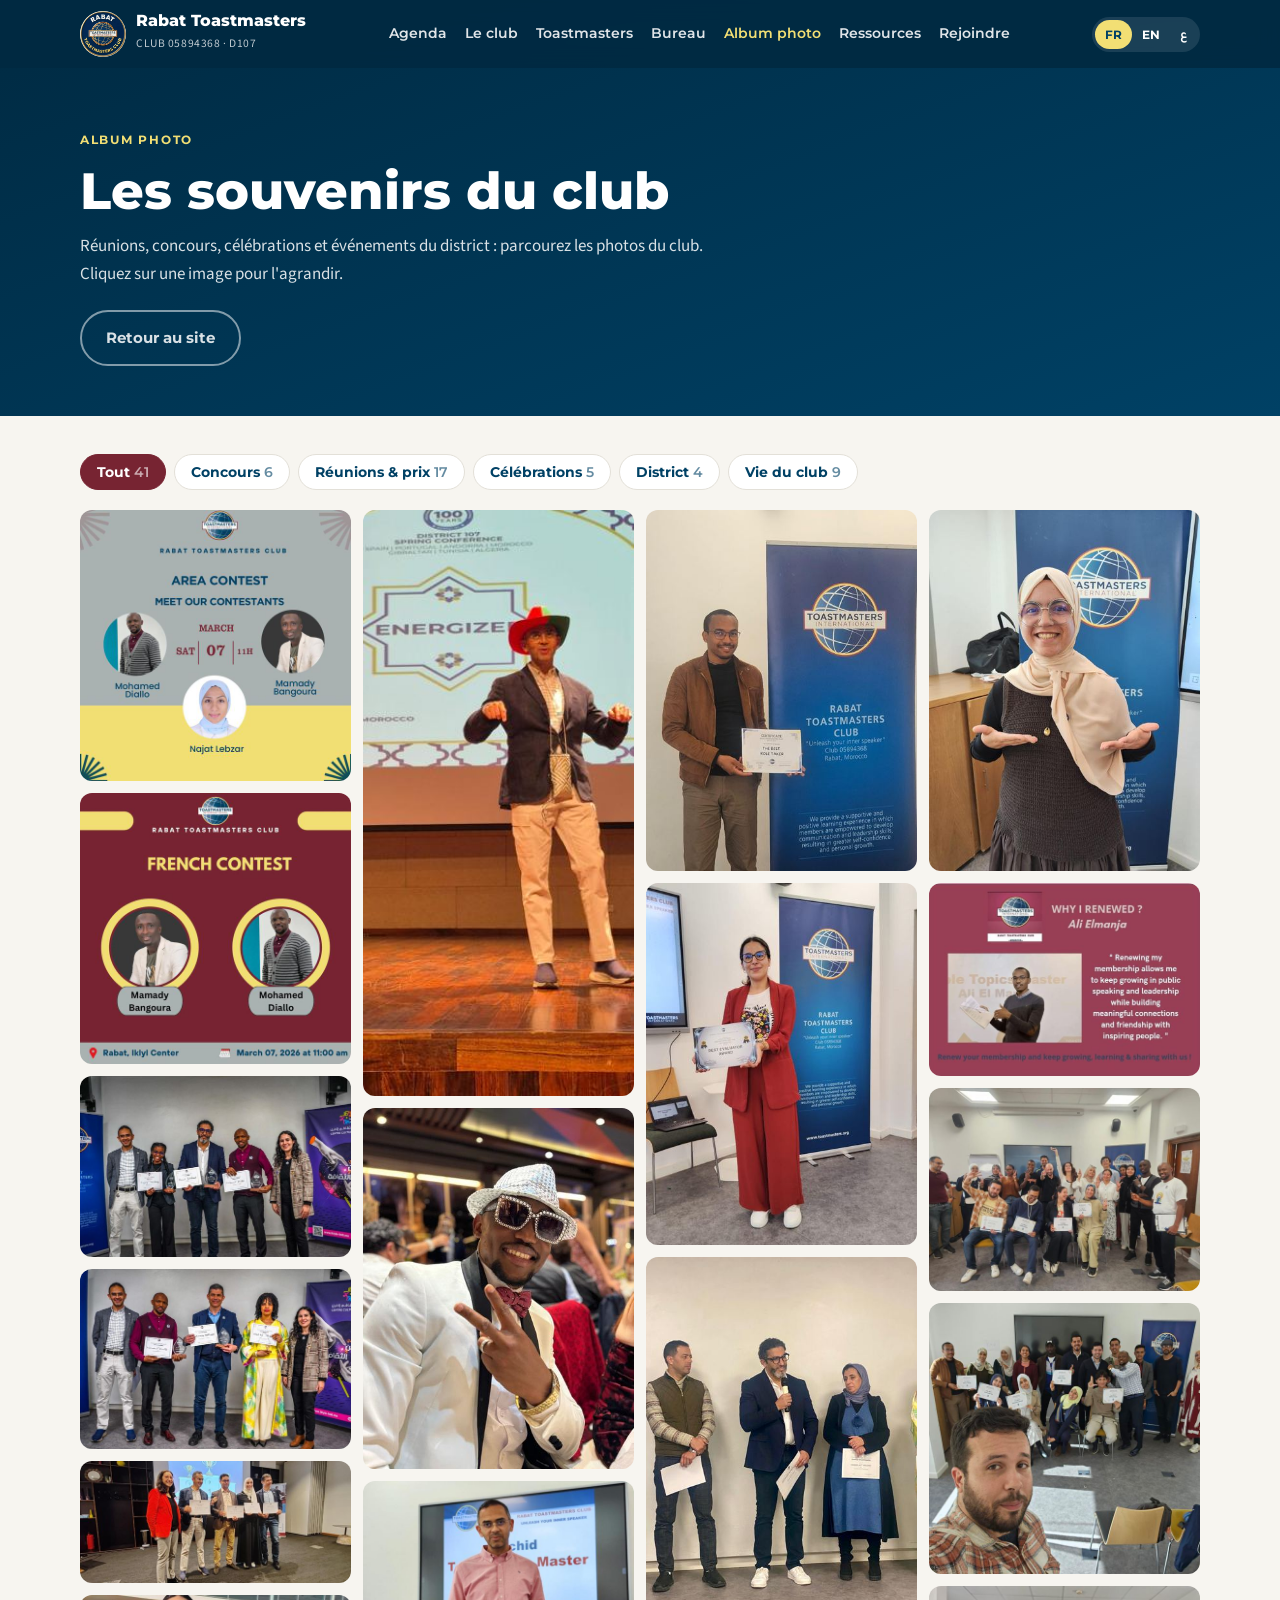
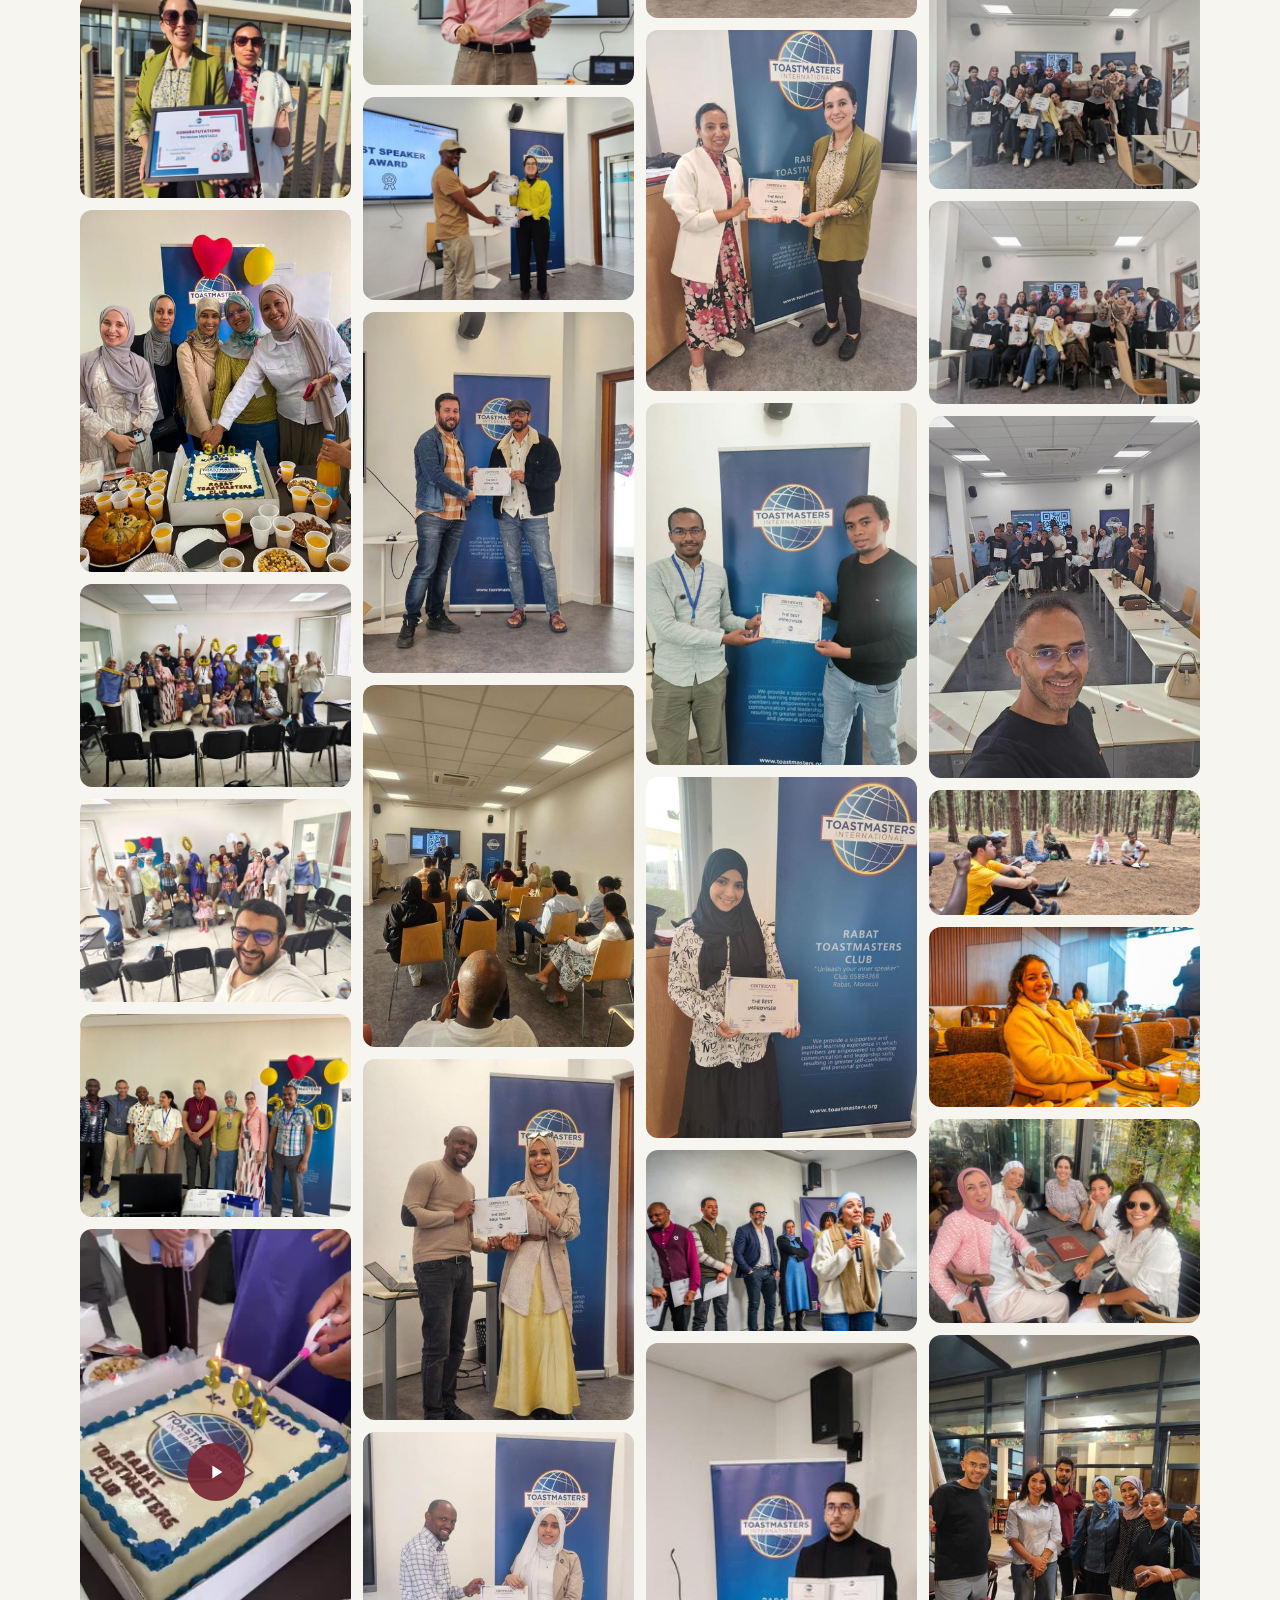
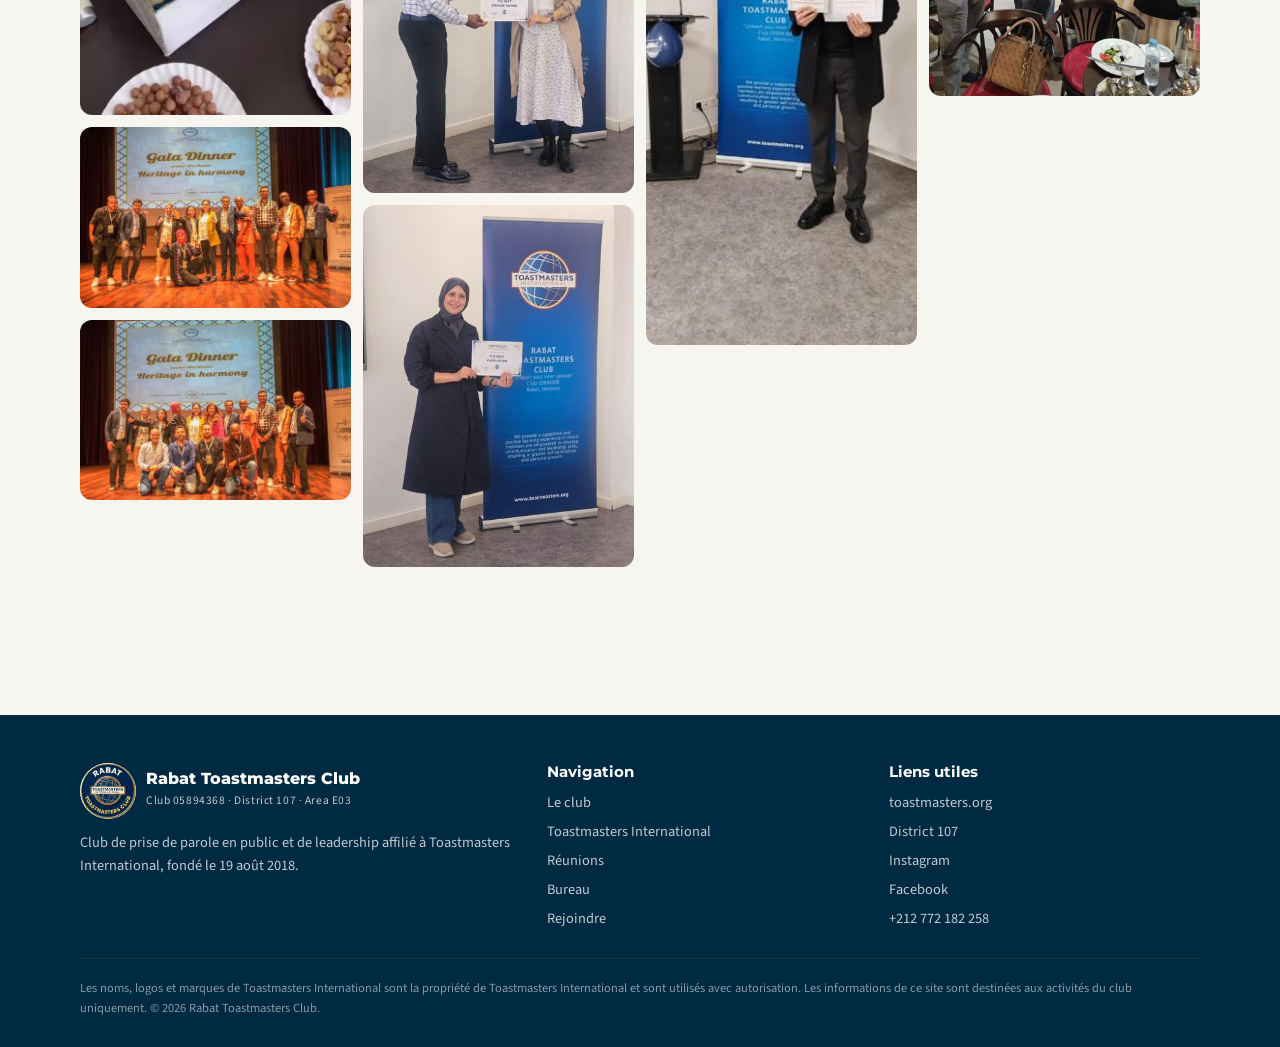
==== commit 4d7e3378: "Palmarès, vidéos, témoignages et ressources Co-Authored-By: Claude Opus 5.5 <noreply@anthropic.com> " ====
--- a/album.html
+++ b/album.html
@@ -25,10 +25,10 @@
     <ul class="links" id="links">
       <li><a href="index.html#agenda" data-i18n="nav_agenda">Agenda</a></li>
       <li><a href="index.html#club" data-i18n="nav_club">Le club</a></li>
-      <li><a href="index.html#ti" data-i18n="nav_ti">Toastmasters International</a></li>
-      <li><a href="index.html#reunions" data-i18n="nav_meet">Réunions</a></li>
+      <li><a href="index.html#ti" data-i18n="nav_ti2">Toastmasters</a></li>
       <li><a href="index.html#bureau" data-i18n="nav_off">Bureau</a></li>
       <li><a href="album.html" style="color:var(--yellow);opacity:1" data-i18n="nav_album">Album photo</a></li>
+      <li><a href="index.html#ressources" data-i18n="nav_res">Ressources</a></li>
       <li><a href="index.html#rejoindre" data-i18n="nav_join">Rejoindre</a></li>
     </ul>
     <div class="right">
--- a/css/style.css
+++ b/css/style.css
@@ -272,3 +272,83 @@
 .tag.t-past{background:var(--gray)}
 html[lang=ar] .tag{font-size:.78rem}
 @media(max-width:960px){.cycles{grid-template-columns:minmax(0,1fr)}}
+
+/* guest form */
+.form-card{background:var(--surface);color:var(--ink);border-radius:var(--radius);padding:32px;margin:0 0 28px;box-shadow:0 20px 50px rgba(0,0,0,.25);scroll-margin-top:90px}
+.form-card h3{font-size:1.4rem;color:var(--blue)}
+.fc-head p{color:var(--muted);margin:6px 0 22px}
+.fg{display:grid;grid-template-columns:repeat(2,minmax(0,1fr));gap:16px 20px;margin-bottom:22px}
+.fg label{display:flex;flex-direction:column;gap:6px;font-family:var(--font-h);font-weight:600;font-size:.88rem;color:var(--blue)}
+.fg .full{grid-column:1/-1}
+.fg input,.fg select,.fg textarea{font:inherit;font-family:var(--font-b);font-weight:400;font-size:1rem;color:var(--ink);padding:12px 14px;border:1.5px solid var(--line);border-radius:10px;background:#fbfaf7;width:100%}
+.fg input:focus,.fg select:focus,.fg textarea:focus{outline:none;border-color:var(--blue);box-shadow:0 0 0 3px rgba(0,65,101,.12);background:#fff}
+.fg .chk{flex-direction:row;align-items:flex-start;gap:10px;font-family:var(--font-b);font-weight:400;color:var(--muted);font-size:.92rem}
+.fg .chk input{width:18px;height:18px;margin-top:3px;flex-shrink:0;accent-color:var(--maroon)}
+.hp{display:none}
+.btn:disabled{opacity:.6;cursor:wait;transform:none}
+.f-err{color:var(--maroon);margin-top:12px;font-weight:600}
+.f-ok{text-align:center;padding:30px 10px}
+.ok-ico{width:64px;height:64px;border-radius:50%;background:#e6f4ea;color:#1e7b3a;font-size:2rem;display:grid;place-items:center;margin:0 auto 14px}
+.f-ok p{color:var(--muted);margin-top:6px}
+@media(max-width:640px){.fg{grid-template-columns:minmax(0,1fr)}.form-card{padding:24px 18px}}
+.fg .lbl i{color:var(--maroon);font-style:normal}
+
+/* palmarès */
+.palmares{background:linear-gradient(180deg,var(--bg),#fff)}
+.pal-season{margin-top:26px}
+.pal-season span{display:inline-block;background:var(--yellow);color:var(--blue);font-family:var(--font-h);font-weight:800;font-size:.85rem;padding:6px 14px;border-radius:999px}
+.pal-grid{display:grid;grid-template-columns:repeat(3,minmax(0,1fr));gap:20px;margin-top:18px;counter-reset:p}
+.pal{background:var(--surface);border-radius:var(--radius);overflow:hidden;box-shadow:var(--shadow);display:flex;flex-direction:column}
+.pal-img{position:relative;aspect-ratio:4/4.2;overflow:hidden}
+.pal-img img{width:100%;height:100%;object-fit:cover}
+.lvl{position:absolute;top:12px;inset-inline-start:12px;background:var(--maroon);color:#fff;font-family:var(--font-h);font-weight:800;font-size:.75rem;text-transform:uppercase;letter-spacing:.08em;padding:5px 12px;border-radius:999px}
+.pal:nth-child(3) .lvl{background:var(--blue)}
+.pal-body{padding:20px 22px 24px}
+.pal-date{font-size:.85rem;color:var(--maroon);font-weight:600}
+.pal-body h3{font-size:1.1rem;margin:4px 0 6px}
+.who{font-family:var(--font-h);font-weight:700;color:var(--ink);margin-bottom:8px}
+.pal-body ul{list-style:none;display:grid;gap:6px;font-size:.93rem;color:var(--muted)}
+@media(max-width:900px){.pal-grid{grid-template-columns:minmax(0,1fr)}.pal-img{aspect-ratio:16/10}}
+/* vidéos */
+.videos{background:var(--blue-deep);color:#fff}
+.videos h2{color:#fff}.videos .eyebrow{color:var(--yellow)}.videos .lead{color:rgba(255,255,255,.8)}
+.vid-grid{display:grid;grid-template-columns:2fr 1fr 1fr;gap:18px;margin-top:30px;align-items:start}
+.vid{margin:0}
+.vid video,.vid iframe,.yt{width:100%;border-radius:14px;background:#000;display:block;border:0}
+.vid-wide iframe,.vid-wide .yt{aspect-ratio:16/9}
+.vid-tall video{aspect-ratio:9/16;object-fit:cover}
+.yt{position:relative;padding:0;cursor:pointer;overflow:hidden}
+.yt img{width:100%;height:100%;object-fit:cover;opacity:.85;transition:opacity .2s}
+.yt:hover img{opacity:1}
+.play-lg{position:absolute;top:50%;left:50%;transform:translate(-50%,-50%);width:72px;height:72px;border-radius:50%;background:var(--maroon);display:grid;place-items:center;box-shadow:0 10px 30px rgba(0,0,0,.4)}
+.vid figcaption{margin-top:10px}
+.vid figcaption b{display:block;font-family:var(--font-h)}
+.vid figcaption span{font-size:.88rem;opacity:.7}
+@media(max-width:900px){.vid-grid{grid-template-columns:1fr 1fr}.vid-wide{grid-column:span 2}}
+/* témoignages */
+.te-grid{display:grid;grid-template-columns:repeat(3,minmax(0,1fr));gap:18px;margin-top:30px}
+.te{margin:0;background:var(--surface);border-radius:var(--radius);padding:26px;box-shadow:var(--shadow);display:flex;flex-direction:column;gap:14px}
+.te .qm{color:var(--yellow)}
+.te blockquote{font-style:italic;line-height:1.55;flex:1}
+.te figcaption{display:flex;gap:12px;align-items:center}
+.te figcaption img{width:52px;height:52px;border-radius:50%;object-fit:cover;border:3px solid var(--yellow)}
+.te figcaption b{display:block;color:var(--blue);font-family:var(--font-h)}
+.te figcaption small{color:var(--muted)}
+.te-cta{background:var(--bg);border:2px dashed var(--line);box-shadow:none;justify-content:center;align-items:flex-start}
+.te-cta h4{font-size:1.1rem}.te-cta p{color:var(--muted);font-size:.95rem}
+@media(max-width:900px){.te-grid{grid-template-columns:minmax(0,1fr)}}
+/* ressources */
+.ressources{background:#fff}
+.rs-sub{font-size:1.2rem;margin:34px 0 14px}
+.docs{display:grid;grid-template-columns:repeat(2,minmax(0,1fr));gap:16px}
+.doc{display:flex;gap:16px;align-items:center;background:var(--bg);border-radius:14px;padding:14px;text-decoration:none;transition:transform .15s,box-shadow .15s;border:1px solid var(--line)}
+.doc:hover{transform:translateY(-2px);box-shadow:var(--shadow)}
+.doc img{width:78px;height:100px;object-fit:cover;object-position:top;border-radius:6px;box-shadow:0 4px 10px rgba(0,0,0,.12);flex-shrink:0;background:#fff}
+.dl{display:inline-block;font-family:var(--font-h);font-weight:800;font-size:.7rem;color:#fff;background:var(--maroon);padding:3px 8px;border-radius:6px;margin-bottom:6px}
+.doc h4{font-size:1rem}.doc p{font-size:.88rem;color:var(--muted)}
+.links-grid{display:grid;grid-template-columns:repeat(3,minmax(0,1fr));gap:12px}
+.lk{display:flex;flex-direction:column;gap:2px;padding:16px 18px;border-radius:12px;background:var(--blue);color:#fff;text-decoration:none;transition:background .15s}
+.lk:hover{background:var(--maroon)}
+.lk b{font-family:var(--font-h)}.lk span{font-size:.86rem;opacity:.8}
+.lk b::after{content:" ↗";opacity:.6}
+@media(max-width:900px){.docs,.links-grid{grid-template-columns:minmax(0,1fr)}}
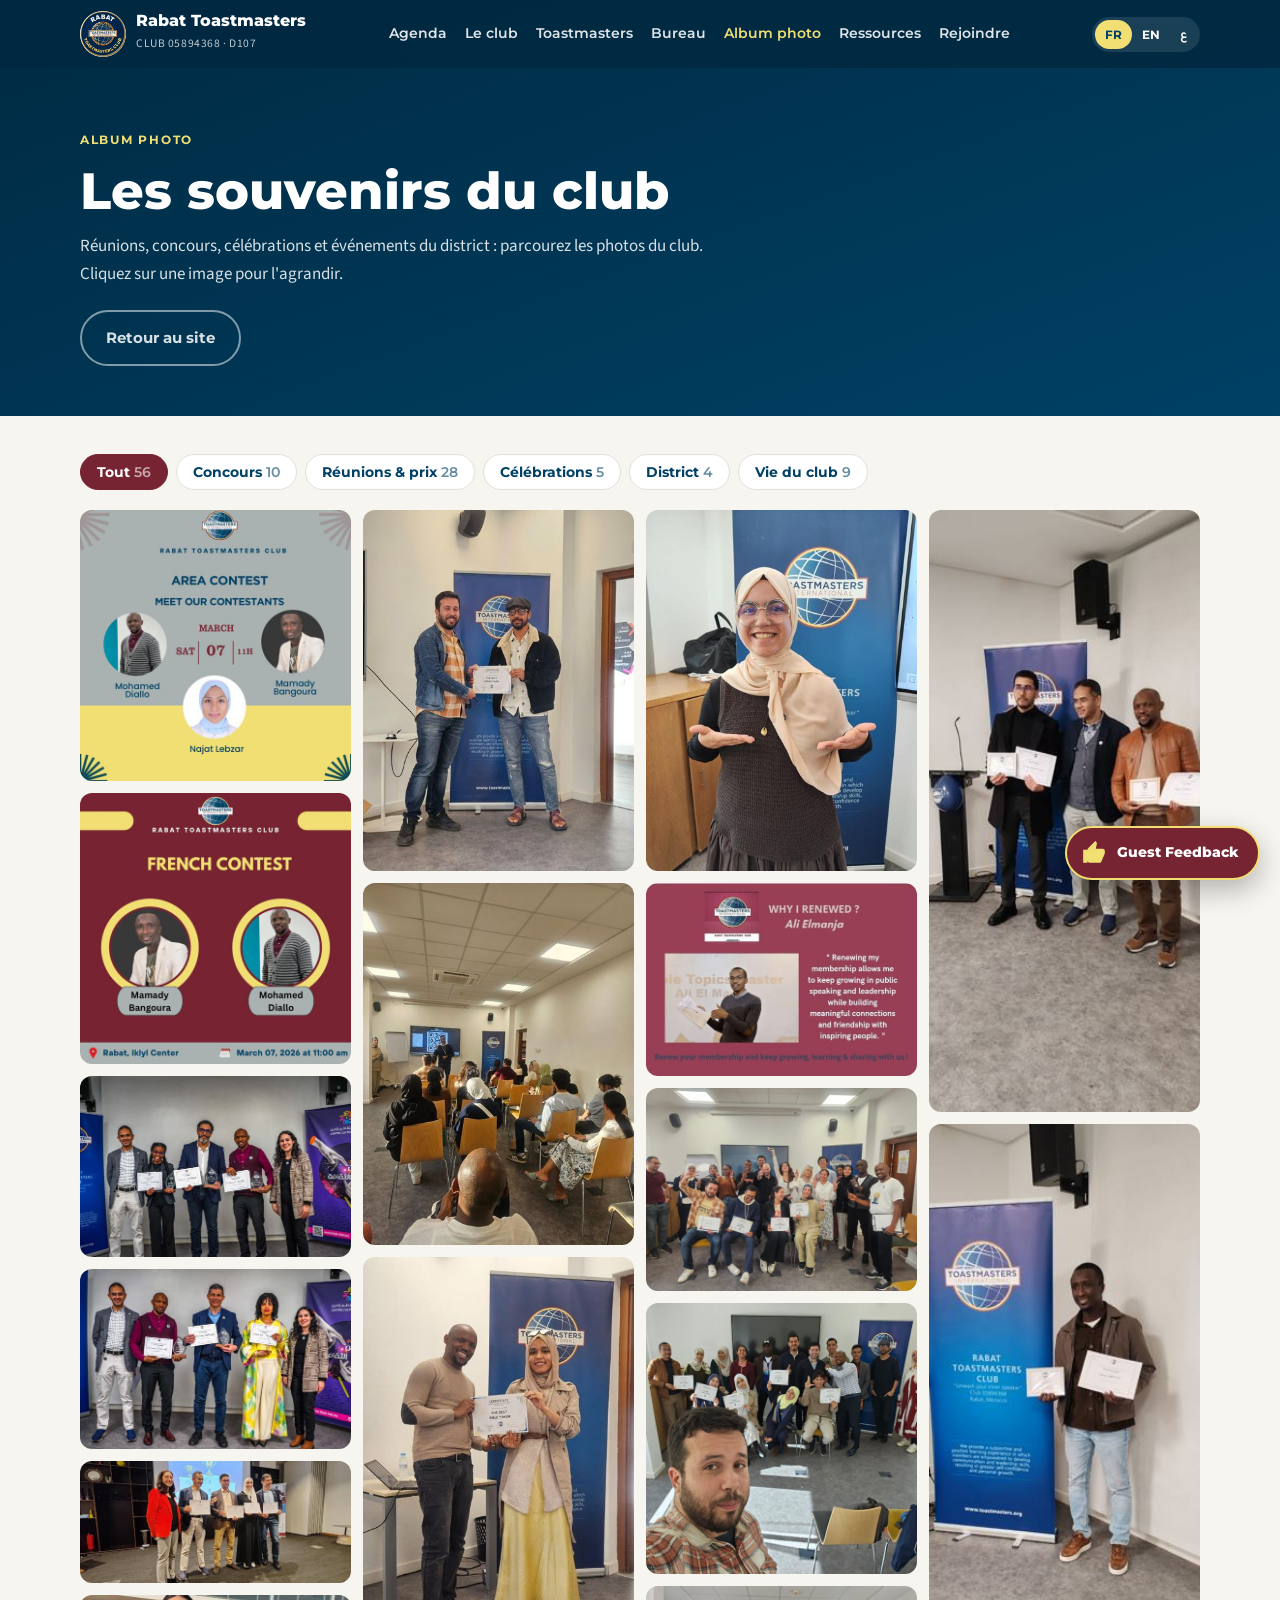
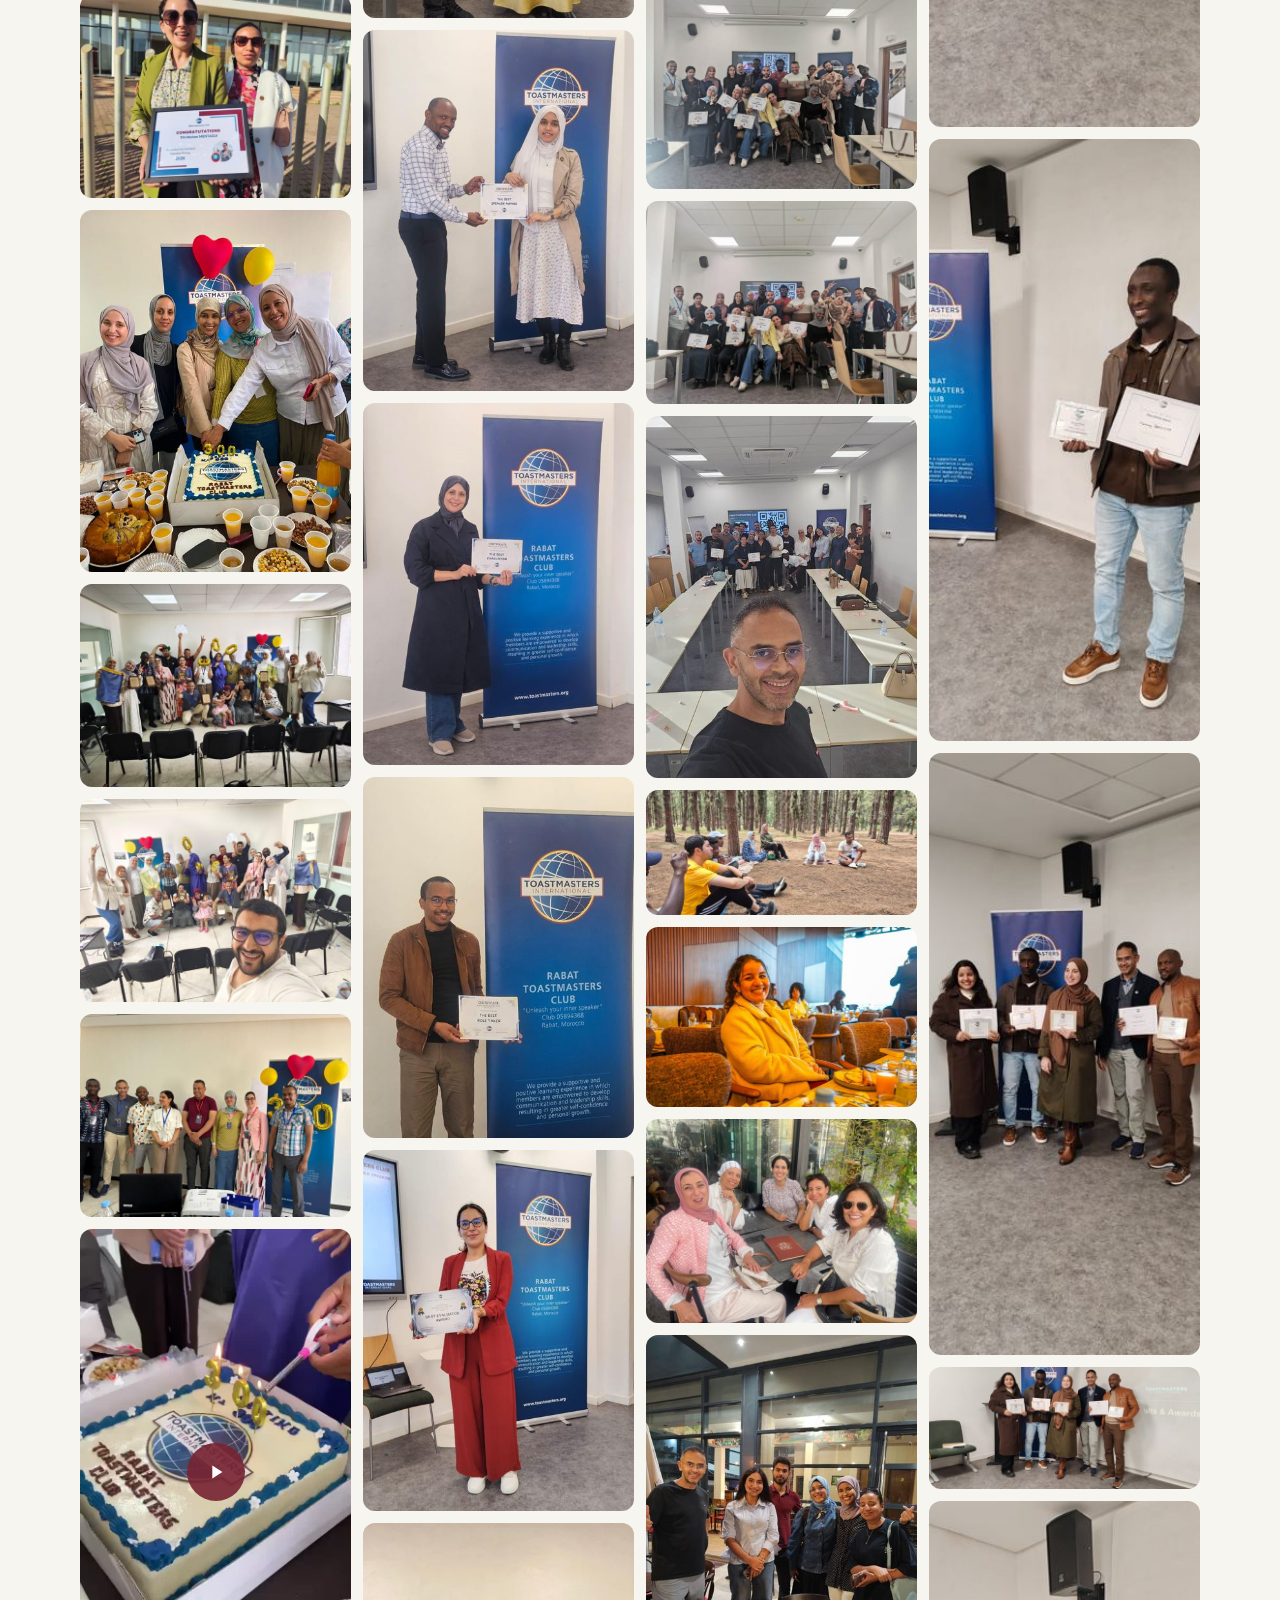
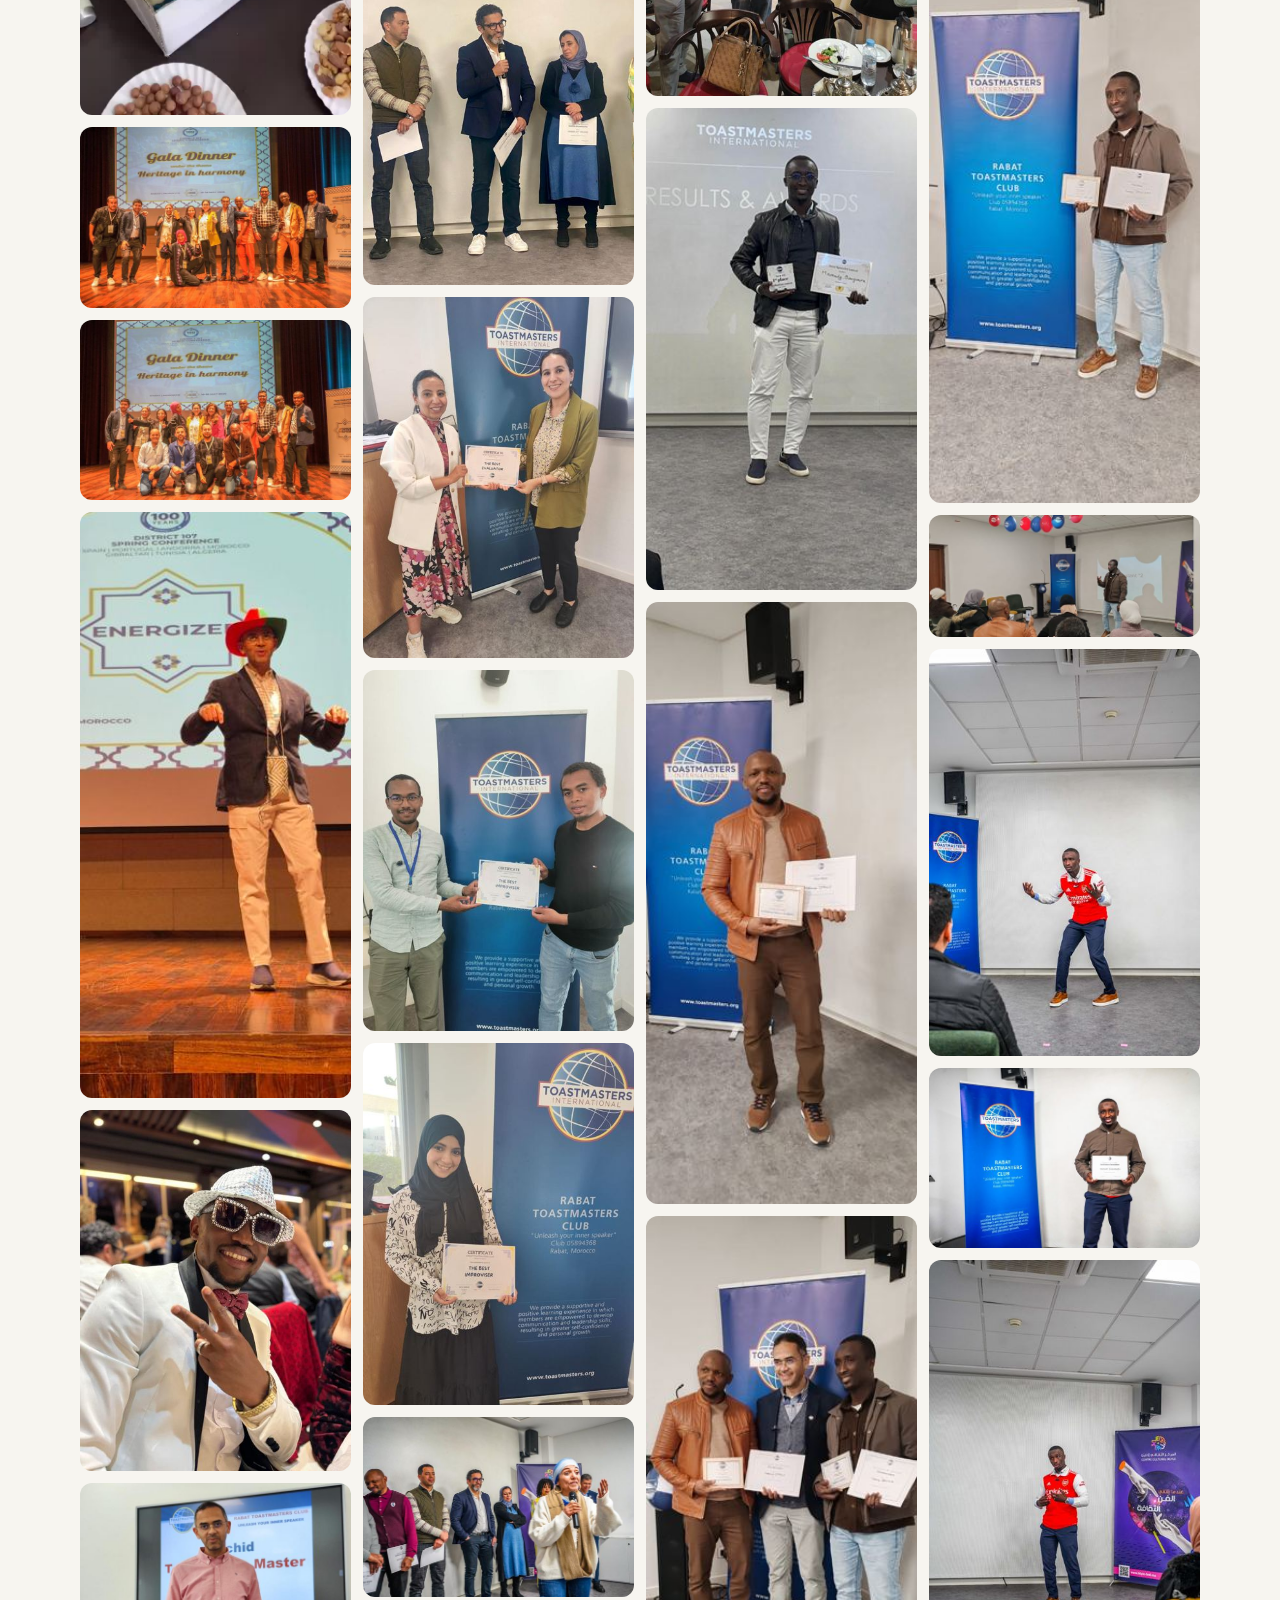
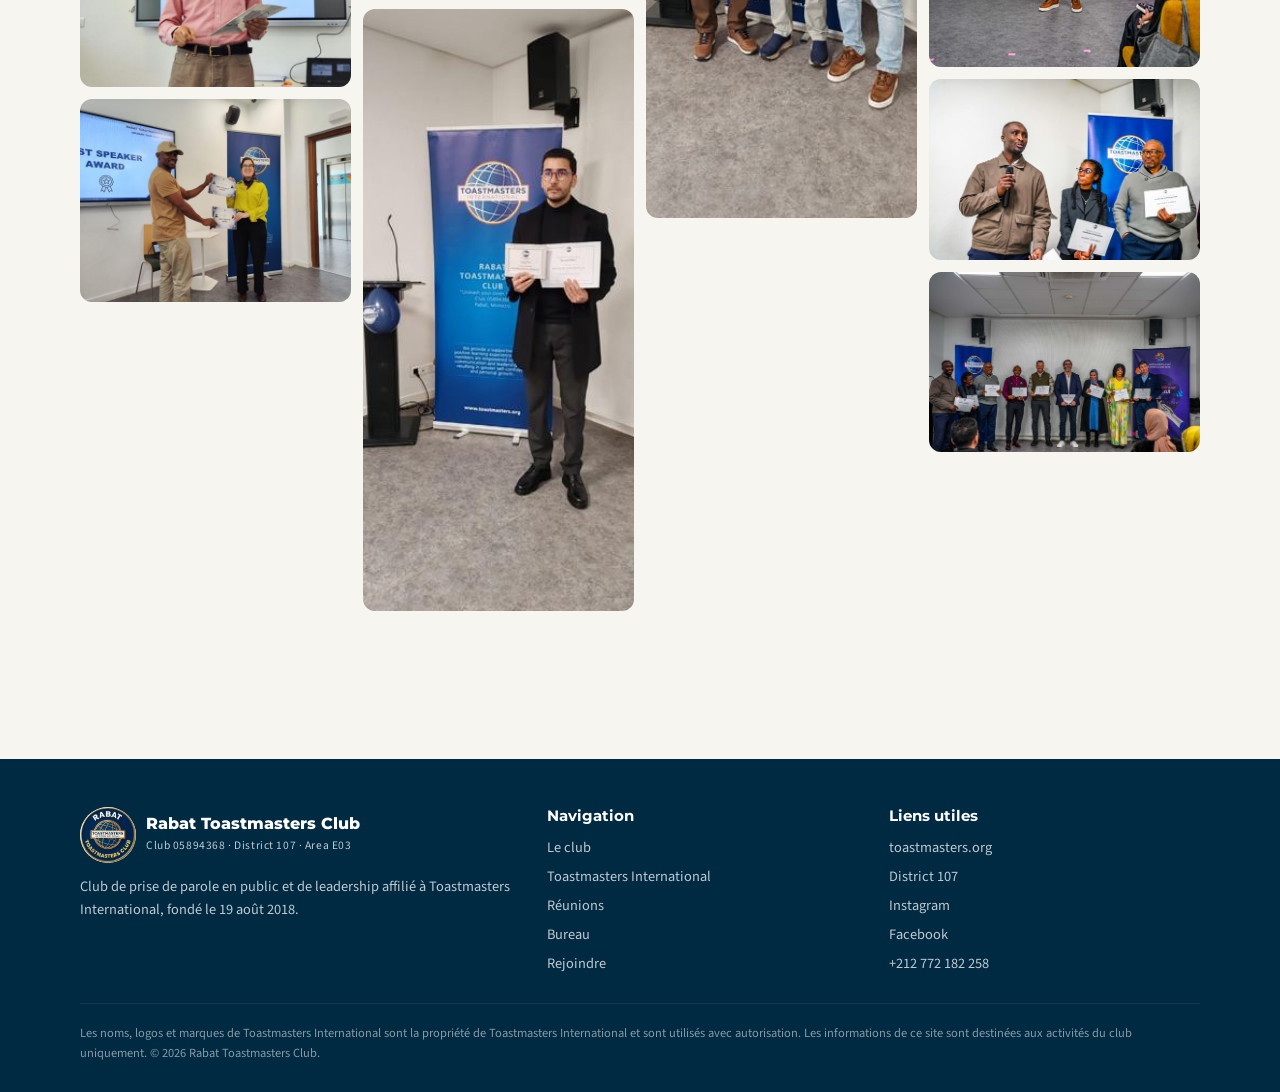
==== commit 1edc7b90: "Guest Feedback : section animée et bouton flottant Co-Authored-By: Claude Opus 5.5 <noreply@anthropi" ====
--- a/album.html
+++ b/album.html
@@ -83,6 +83,7 @@
     <p class="legal" data-i18n="legal">Les noms, logos et marques de Toastmasters International sont la propriété de Toastmasters International et sont utilisés avec autorisation. Les informations de ce site sont destinées aux activités du club uniquement. © <span id="yr"></span> Rabat Toastmasters Club.</p>
   </div>
 </footer>
+<a class="fb-fab" href="https://forms.gle/4KZZpSZ37iUzudji7" target="_blank" rel="noopener" aria-label="Guest Feedback"><svg class="thumb" viewBox="0 0 24 24" fill="currentColor" aria-hidden="true"><path d="M2 21h4V9H2v12zm20-11c0-1.1-.9-2-2-2h-6.31l.95-4.57.03-.32c0-.41-.17-.79-.44-1.06L13.17 1 6.59 7.59C6.22 7.95 6 8.45 6 9v10c0 1.1.9 2 2 2h9c.83 0 1.54-.5 1.84-1.22l3.02-7.05c.09-.23.14-.47.14-.73v-2z"/></svg><span>Guest Feedback</span></a>
 <script src="js/album-data.js"></script>
 <script src="js/main.js"></script>
 <script>
--- a/css/style.css
+++ b/css/style.css
@@ -352,3 +352,54 @@
 .lk b{font-family:var(--font-h)}.lk span{font-size:.86rem;opacity:.8}
 .lk b::after{content:" ↗";opacity:.6}
 @media(max-width:900px){.docs,.links-grid{grid-template-columns:minmax(0,1fr)}}
+
+/* présidents */
+.presidents{background:var(--blue);color:#fff;overflow:hidden}
+.presidents h2{color:#fff}.presidents .eyebrow{color:var(--yellow)}.presidents .lead{color:rgba(255,255,255,.82)}
+.pres-track{display:grid;grid-template-columns:repeat(9,minmax(0,1fr));gap:10px;margin-top:40px;position:relative;overflow-x:auto;padding:12px 4px 14px;scroll-snap-type:x mandatory}
+.pres-track::before{content:"";position:absolute;top:58px;left:0;right:0;height:3px;background:linear-gradient(90deg,var(--yellow),rgba(242,223,116,.2));z-index:0}
+.pres{position:relative;z-index:1;text-align:center;scroll-snap-align:start}
+.pa{width:92px;height:92px;border-radius:50%;margin:0 auto 12px;border:3px solid var(--yellow);background:#0b5680;overflow:hidden;display:grid;place-items:center;box-shadow:0 0 0 6px var(--blue)}
+.pa img{width:100%;height:100%;object-fit:cover}
+.pa span{font-family:'Montserrat';font-weight:800;font-size:1.6rem;color:var(--yellow)}
+.pres.now .pa{border-color:#fff;box-shadow:0 0 0 6px var(--blue),0 0 0 9px var(--yellow)}
+.py{font-family:'Montserrat';font-weight:800;color:var(--yellow);font-size:.85rem}
+.pres b{display:block;font-family:var(--font-h);font-size:.95rem;line-height:1.25;margin-top:2px}
+.pres small{display:block;font-size:.78rem;opacity:.75;margin-top:4px}
+.pres small.pn{opacity:1;color:var(--yellow);font-weight:700}
+.pres-foot{margin-top:18px}
+.pres-foot a{color:var(--yellow);font-weight:700;text-decoration:none}
+.pres-foot a:hover{text-decoration:underline}
+@media(max-width:1100px){.pres-track{grid-template-columns:repeat(9,130px)}}
+
+.vg-top{grid-template-columns:repeat(3,minmax(0,1fr))}
+.vg-tall{grid-template-columns:repeat(4,minmax(0,1fr));margin-top:22px}
+.vid-h video,.vid-h iframe,.vid-h .yt{aspect-ratio:16/9;object-fit:cover}
+@media(max-width:900px){.vg-top{grid-template-columns:minmax(0,1fr)}.vg-tall{grid-template-columns:repeat(2,minmax(0,1fr))}}
+
+/* Guest Feedback */
+.feedback{background:linear-gradient(120deg,#F2DF74 0%,#f7ea9e 55%,#f2d85a 100%);padding:70px 0;position:relative;overflow:hidden}
+.feedback::before{content:"";position:absolute;width:420px;height:420px;border-radius:50%;background:rgba(119,36,50,.07);inset-inline-end:-120px;top:-160px}
+.fb-wrap{display:grid;grid-template-columns:1.4fr .6fr;gap:40px;align-items:center;position:relative}
+.feedback h2{color:var(--maroon);font-size:clamp(2.2rem,5vw,3.4rem);margin:4px 0 10px}
+.feedback .eyebrow{color:var(--blue)}
+.fb-sub{color:#3d3a26;font-size:1.1rem;max-width:560px}
+.fb-thumb{width:78px;height:78px;border-radius:50%;background:var(--maroon);color:var(--yellow);display:grid;place-items:center;margin-bottom:14px;box-shadow:0 10px 24px rgba(119,36,50,.35)}
+.fb-thumb .thumb{width:40px;height:40px;animation:thumbUp 2.2s ease-in-out infinite;transform-origin:30% 80%}
+@keyframes thumbUp{0%,55%,100%{transform:rotate(0) scale(1)}62%{transform:rotate(-18deg) scale(1.15)}70%{transform:rotate(8deg) scale(1.1)}78%{transform:rotate(-8deg) scale(1.12)}86%{transform:rotate(0) scale(1)}}
+.fb-stars{display:flex;gap:6px;margin:16px 0 22px}
+.fb-stars svg{width:30px;height:30px;color:rgba(119,36,50,.2);animation:starFill 3s ease-in-out infinite}
+.fb-stars svg:nth-child(2){animation-delay:.15s}.fb-stars svg:nth-child(3){animation-delay:.3s}.fb-stars svg:nth-child(4){animation-delay:.45s}.fb-stars svg:nth-child(5){animation-delay:.6s}
+@keyframes starFill{0%,15%{color:rgba(119,36,50,.2);transform:scale(1)}25%{color:var(--maroon);transform:scale(1.25)}35%,80%{color:var(--maroon);transform:scale(1)}100%{color:rgba(119,36,50,.2)}}
+.fb-btn{background:var(--maroon);color:#fff;font-size:1.05rem;padding:16px 30px;box-shadow:0 10px 24px rgba(119,36,50,.35);animation:btnPulse 2.2s infinite}
+.fb-btn:hover{background:#8d2b3c}
+@keyframes btnPulse{0%{box-shadow:0 0 0 0 rgba(119,36,50,.45)}70%{box-shadow:0 0 0 16px rgba(119,36,50,0)}100%{box-shadow:0 0 0 0 rgba(119,36,50,0)}}
+.fb-qr{background:#fff;border-radius:22px;padding:18px;text-align:center;box-shadow:0 18px 40px rgba(0,0,0,.15);border:4px solid var(--maroon);justify-self:center;max-width:260px}
+.fb-qr img{width:100%;display:block}
+.fb-qr span{display:block;margin-top:8px;font-family:var(--font-h);font-weight:700;color:var(--blue);font-size:.9rem}
+@media(max-width:760px){.fb-wrap{grid-template-columns:minmax(0,1fr)}.fb-qr{display:none}}
+.fb-fab{position:fixed;bottom:20px;inset-inline-end:20px;z-index:60;display:flex;align-items:center;gap:10px;background:var(--maroon);color:#fff;text-decoration:none;font-family:'Montserrat',sans-serif;font-weight:800;font-size:.9rem;padding:12px 20px 12px 14px;border-radius:999px;box-shadow:0 10px 28px rgba(0,0,0,.28);border:2px solid var(--yellow);animation:btnPulse 2.4s infinite}
+.fb-fab .thumb{width:26px;height:26px;color:var(--yellow);animation:thumbUp 2.2s ease-in-out infinite;transform-origin:30% 80%}
+.fb-fab:hover{background:#8d2b3c;transform:translateY(-2px)}
+@media(max-width:520px){.fb-fab span{display:none}.fb-fab{padding:14px}}
+@media(prefers-reduced-motion:reduce){.fb-thumb .thumb,.fb-stars svg,.fb-btn,.fb-fab,.fb-fab .thumb{animation:none}.fb-stars svg{color:var(--maroon)}}
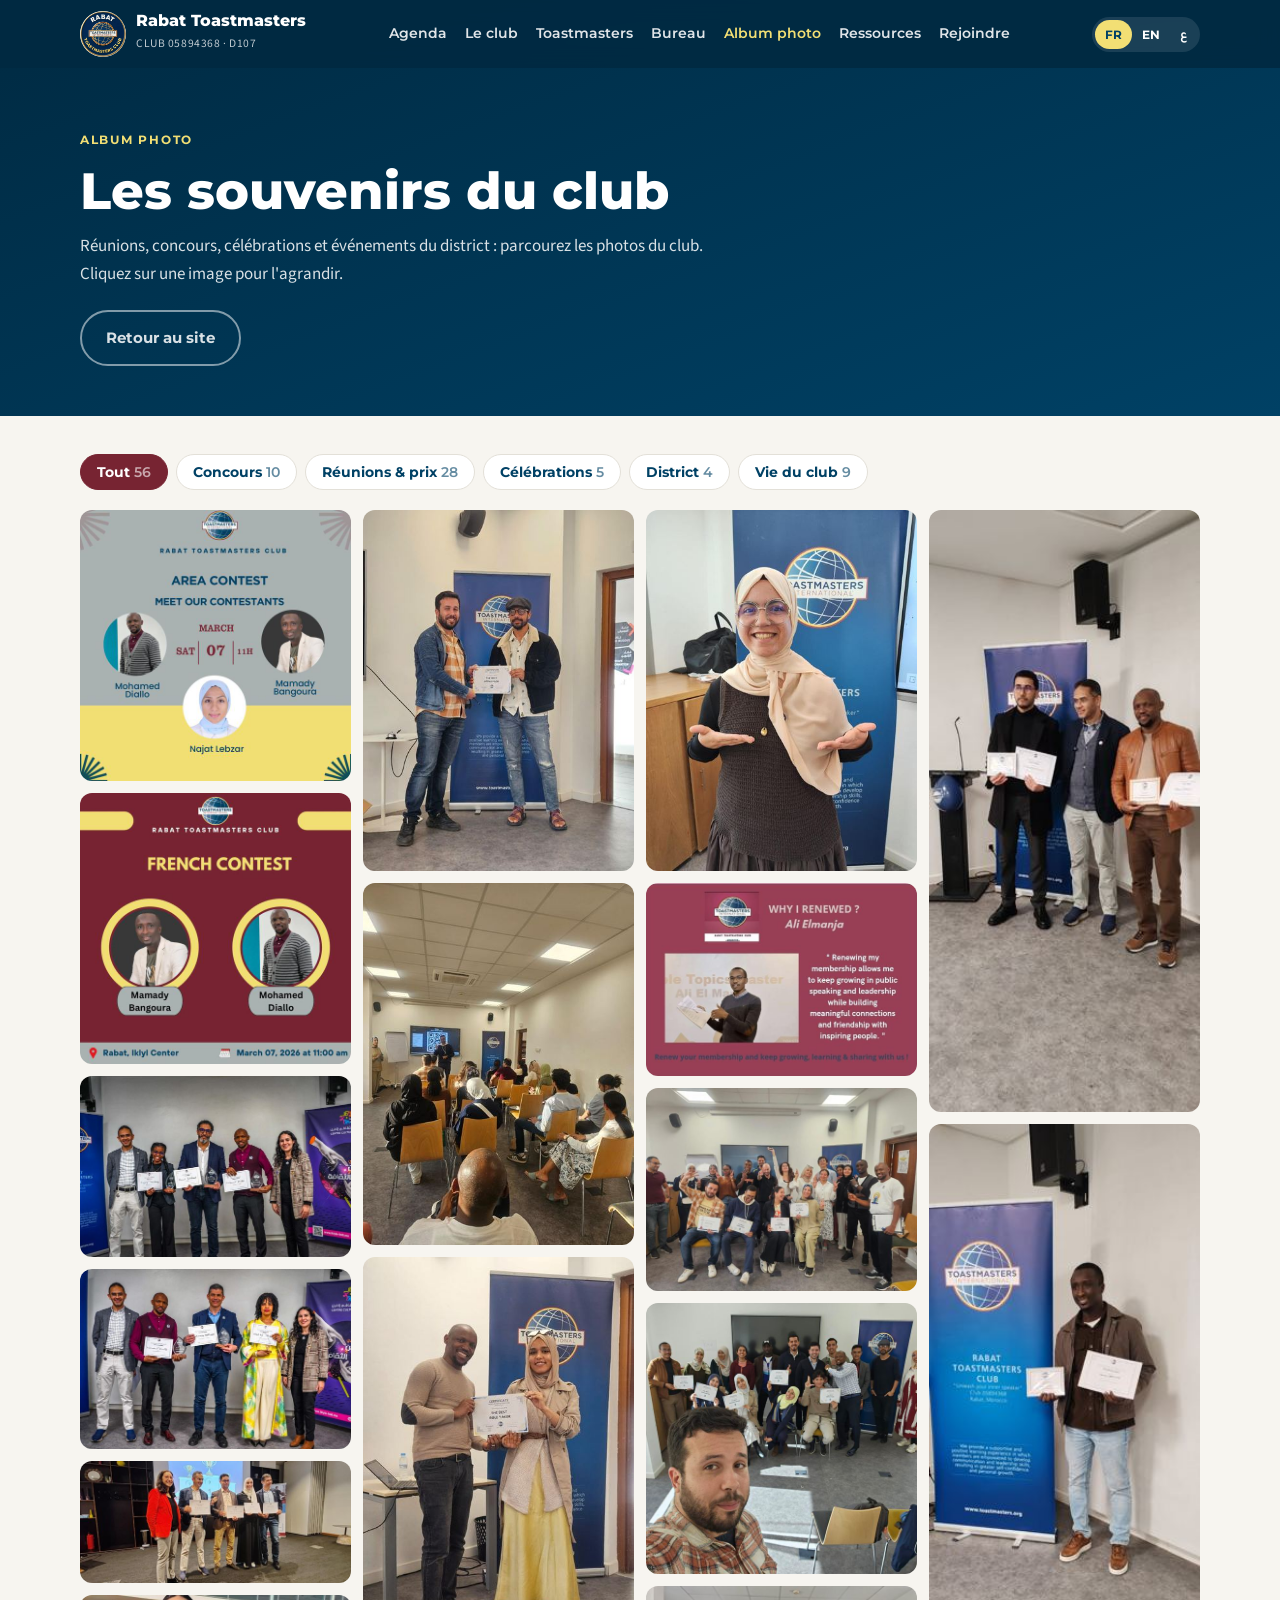
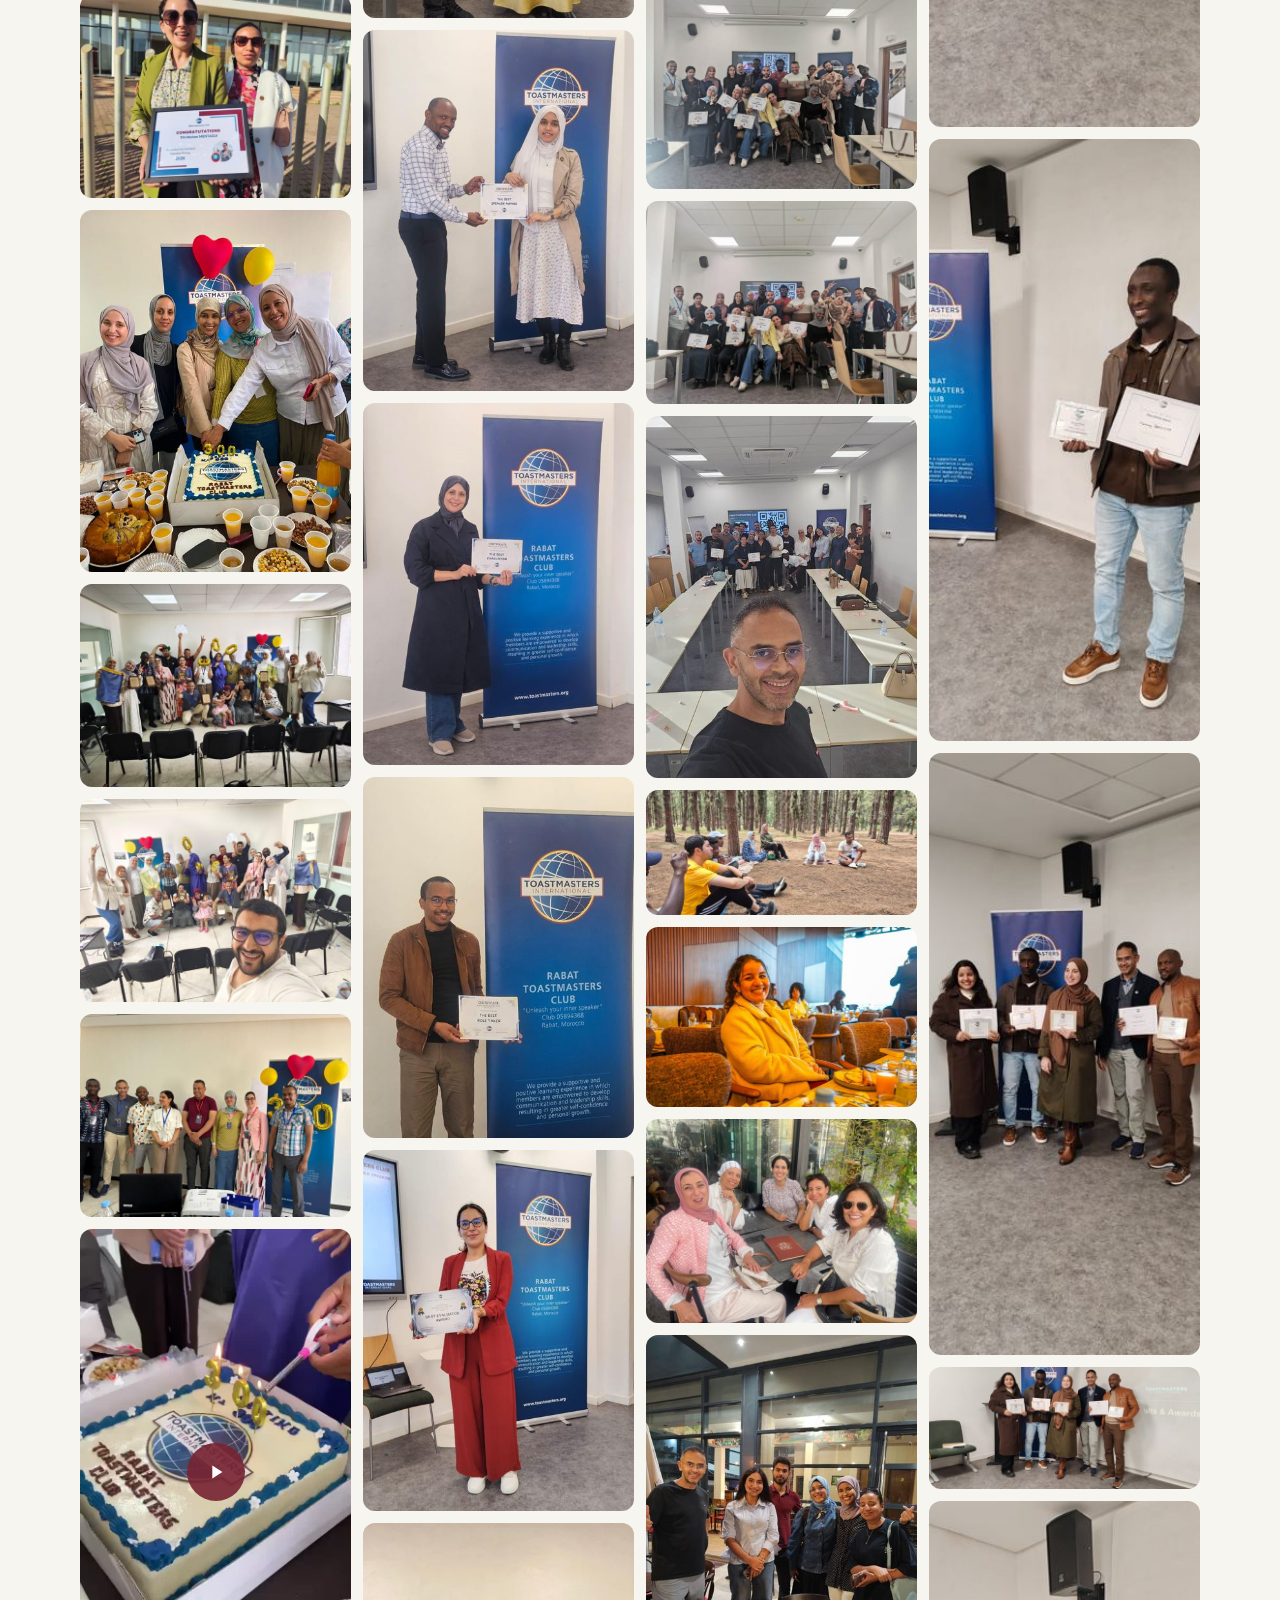
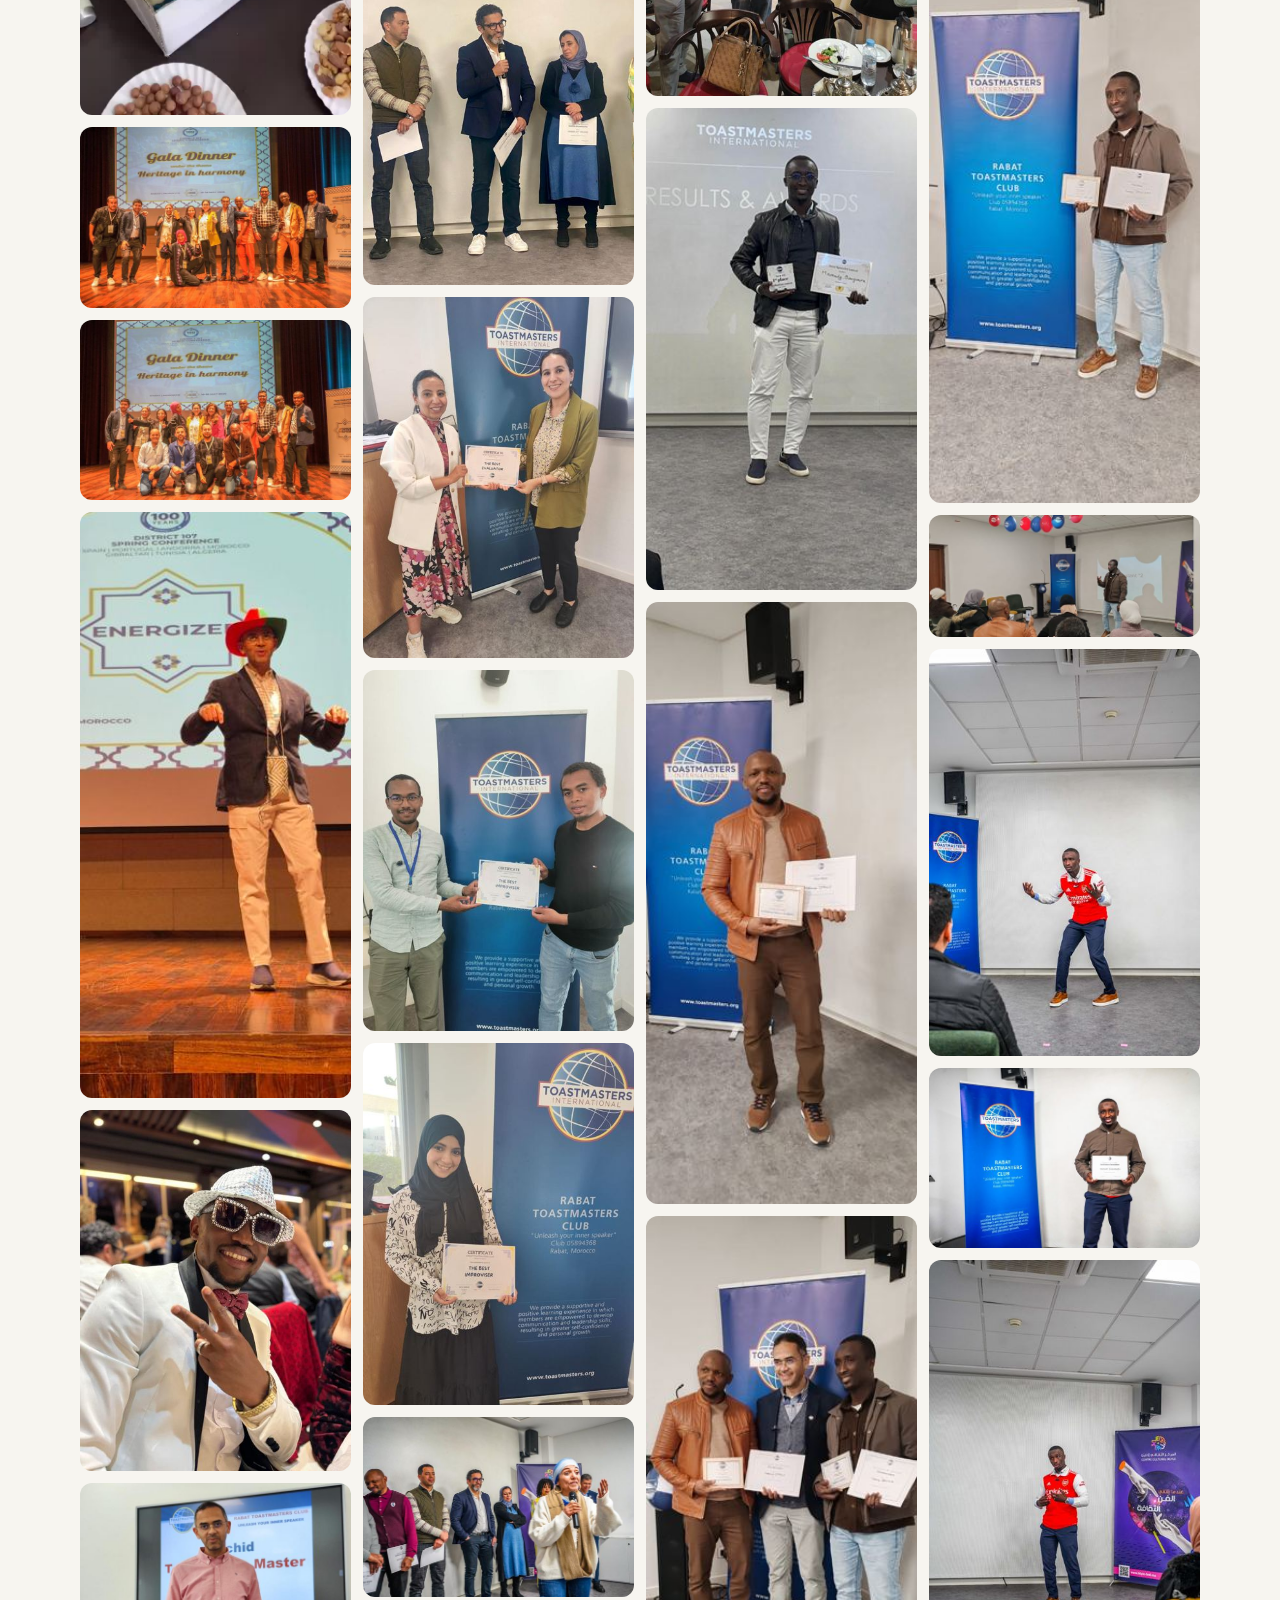
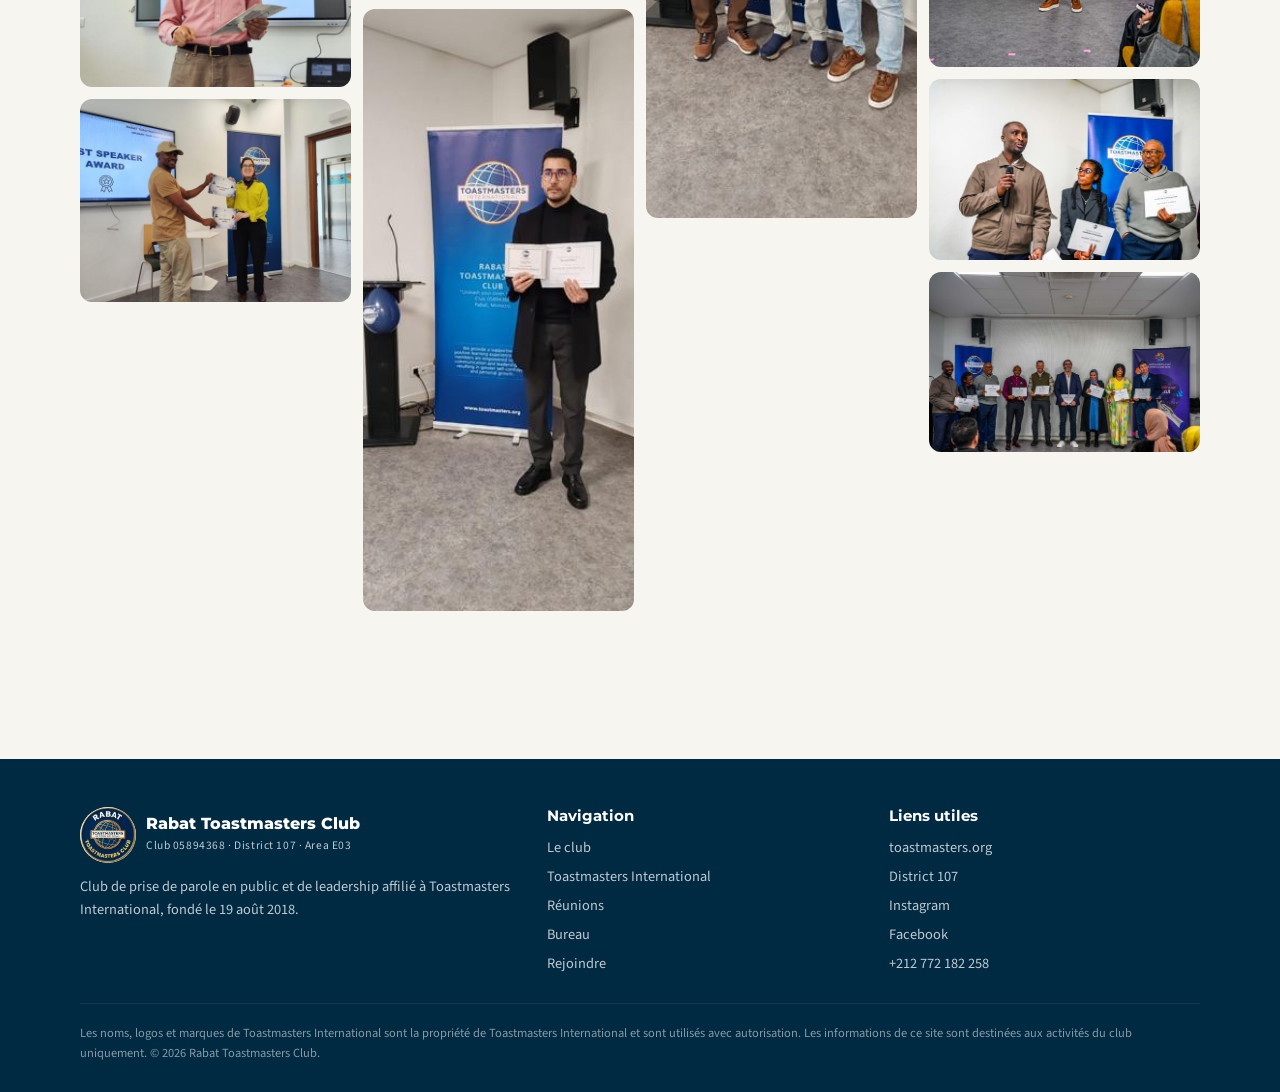
==== commit 66700c7d: "Retour au bouton d'avis d'origine, avec un pouce animé Co-Authored-By: Claude Opus 5.5 <noreply@anth" ====
--- a/album.html
+++ b/album.html
@@ -83,7 +83,6 @@
     <p class="legal" data-i18n="legal">Les noms, logos et marques de Toastmasters International sont la propriété de Toastmasters International et sont utilisés avec autorisation. Les informations de ce site sont destinées aux activités du club uniquement. © <span id="yr"></span> Rabat Toastmasters Club.</p>
   </div>
 </footer>
-<a class="fb-fab" href="https://forms.gle/4KZZpSZ37iUzudji7" target="_blank" rel="noopener" aria-label="Guest Feedback"><svg class="thumb" viewBox="0 0 24 24" fill="currentColor" aria-hidden="true"><path d="M2 21h4V9H2v12zm20-11c0-1.1-.9-2-2-2h-6.31l.95-4.57.03-.32c0-.41-.17-.79-.44-1.06L13.17 1 6.59 7.59C6.22 7.95 6 8.45 6 9v10c0 1.1.9 2 2 2h9c.83 0 1.54-.5 1.84-1.22l3.02-7.05c.09-.23.14-.47.14-.73v-2z"/></svg><span>Guest Feedback</span></a>
 <script src="js/album-data.js"></script>
 <script src="js/main.js"></script>
 <script>
--- a/css/style.css
+++ b/css/style.css
@@ -403,3 +403,6 @@
 .fb-fab:hover{background:#8d2b3c;transform:translateY(-2px)}
 @media(max-width:520px){.fb-fab span{display:none}.fb-fab{padding:14px}}
 @media(prefers-reduced-motion:reduce){.fb-thumb .thumb,.fb-stars svg,.fb-btn,.fb-fab,.fb-fab .thumb{animation:none}.fb-stars svg{color:var(--maroon)}}
+
+.btn-avis .thumb{width:22px;height:22px;animation:thumbUp 2.2s ease-in-out infinite;transform-origin:30% 80%}
+@media(prefers-reduced-motion:reduce){.btn-avis .thumb{animation:none}}
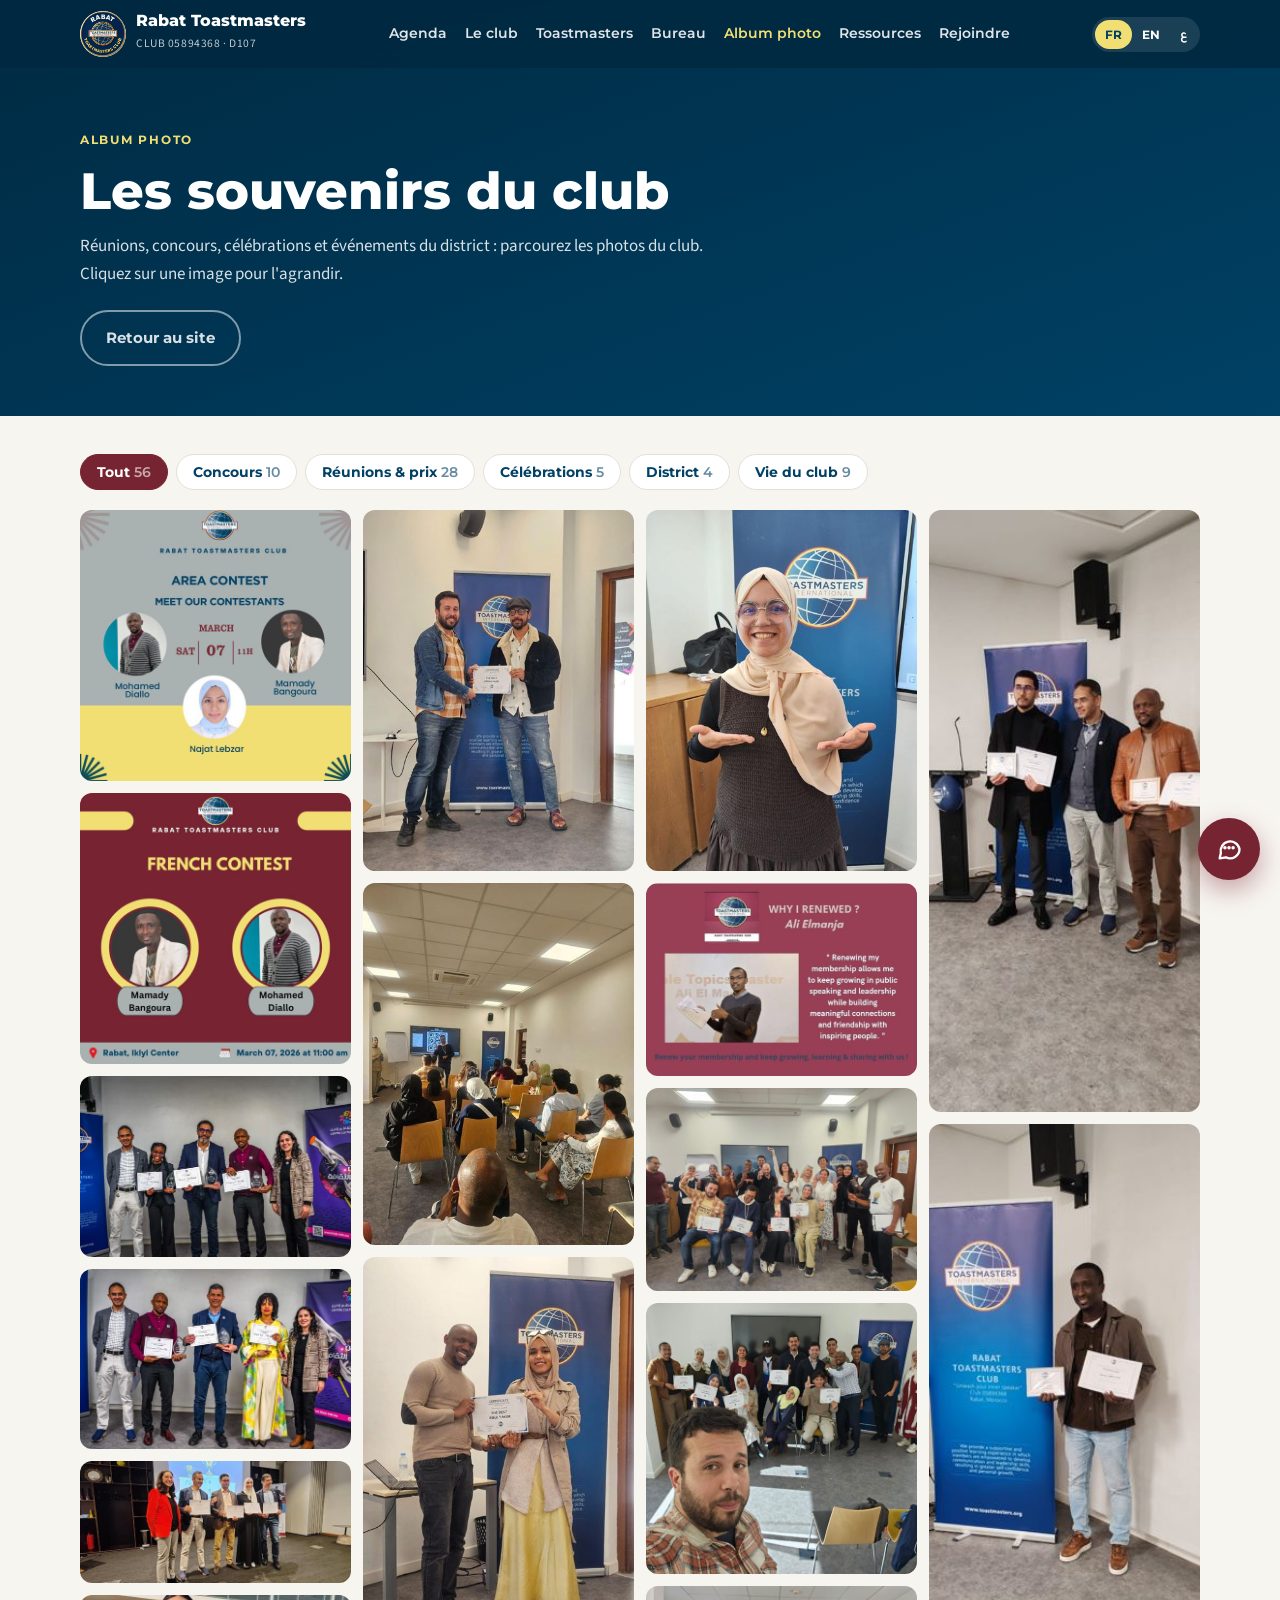
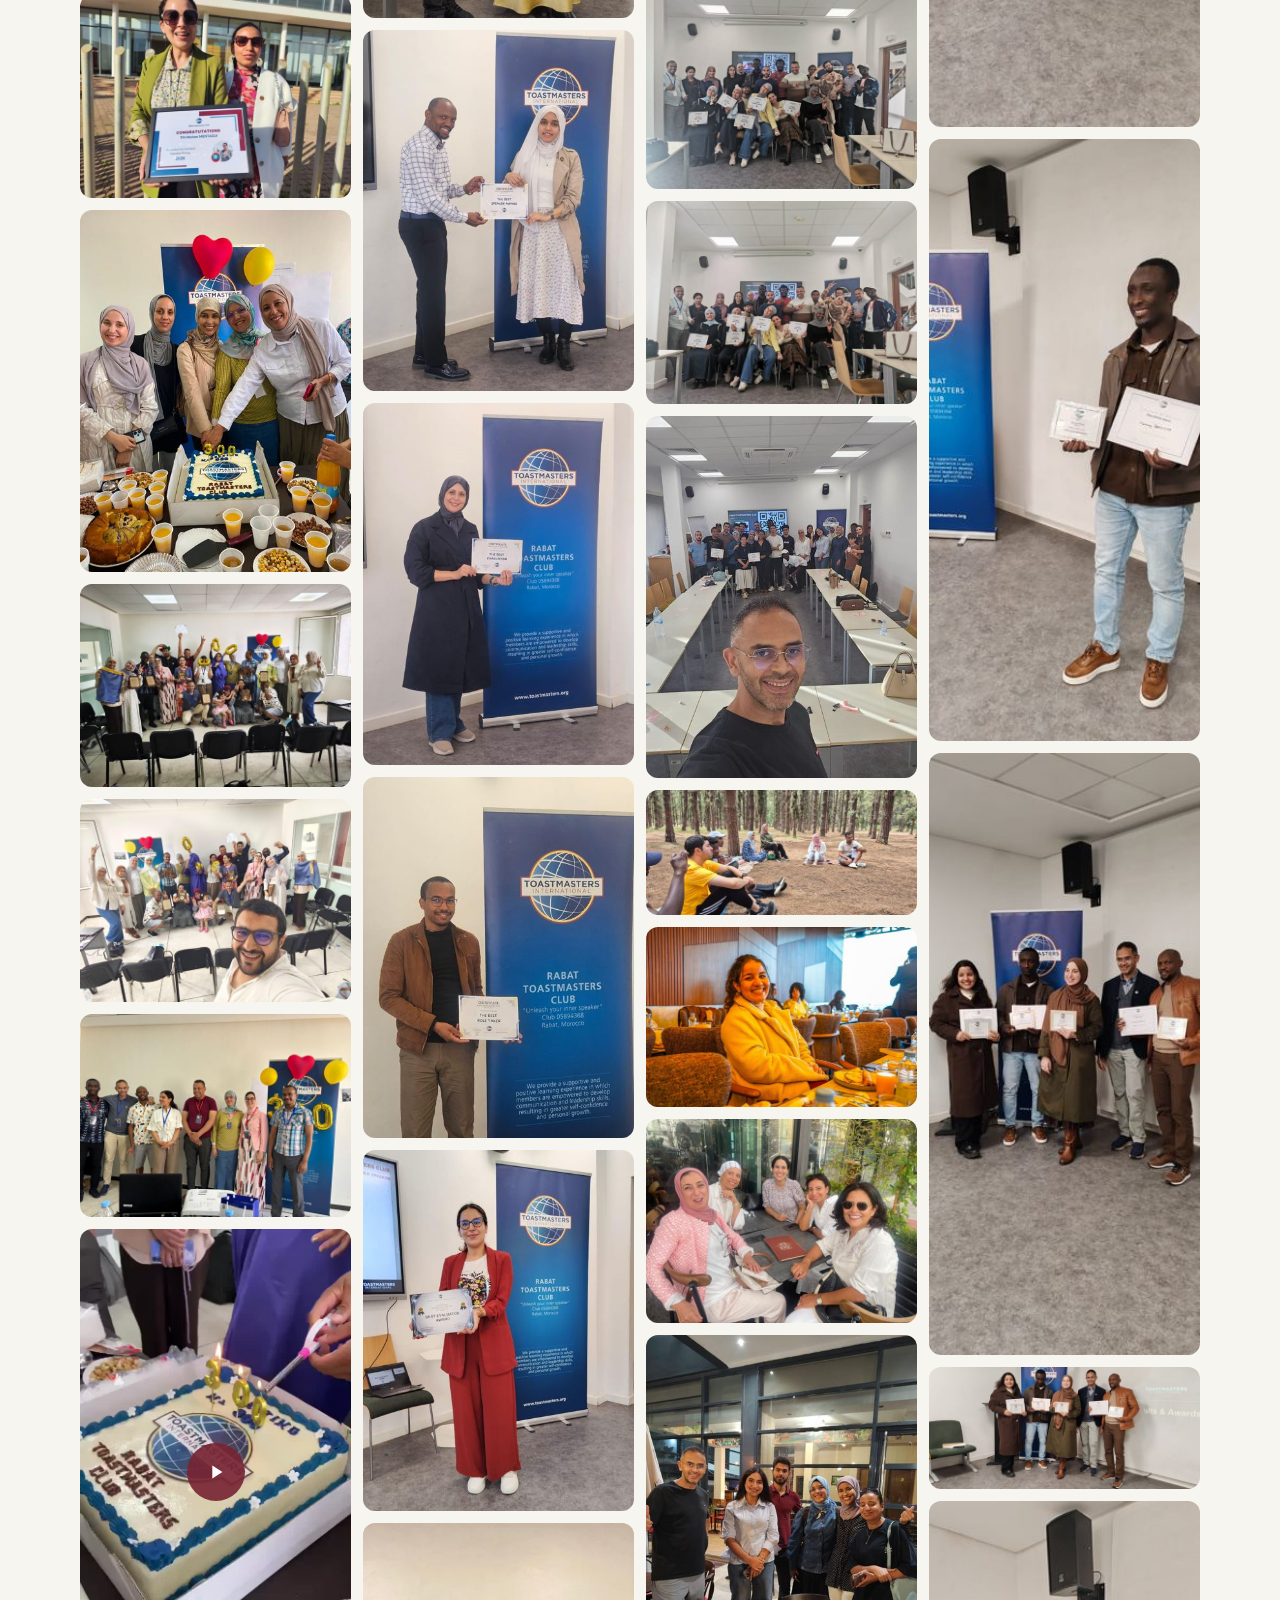
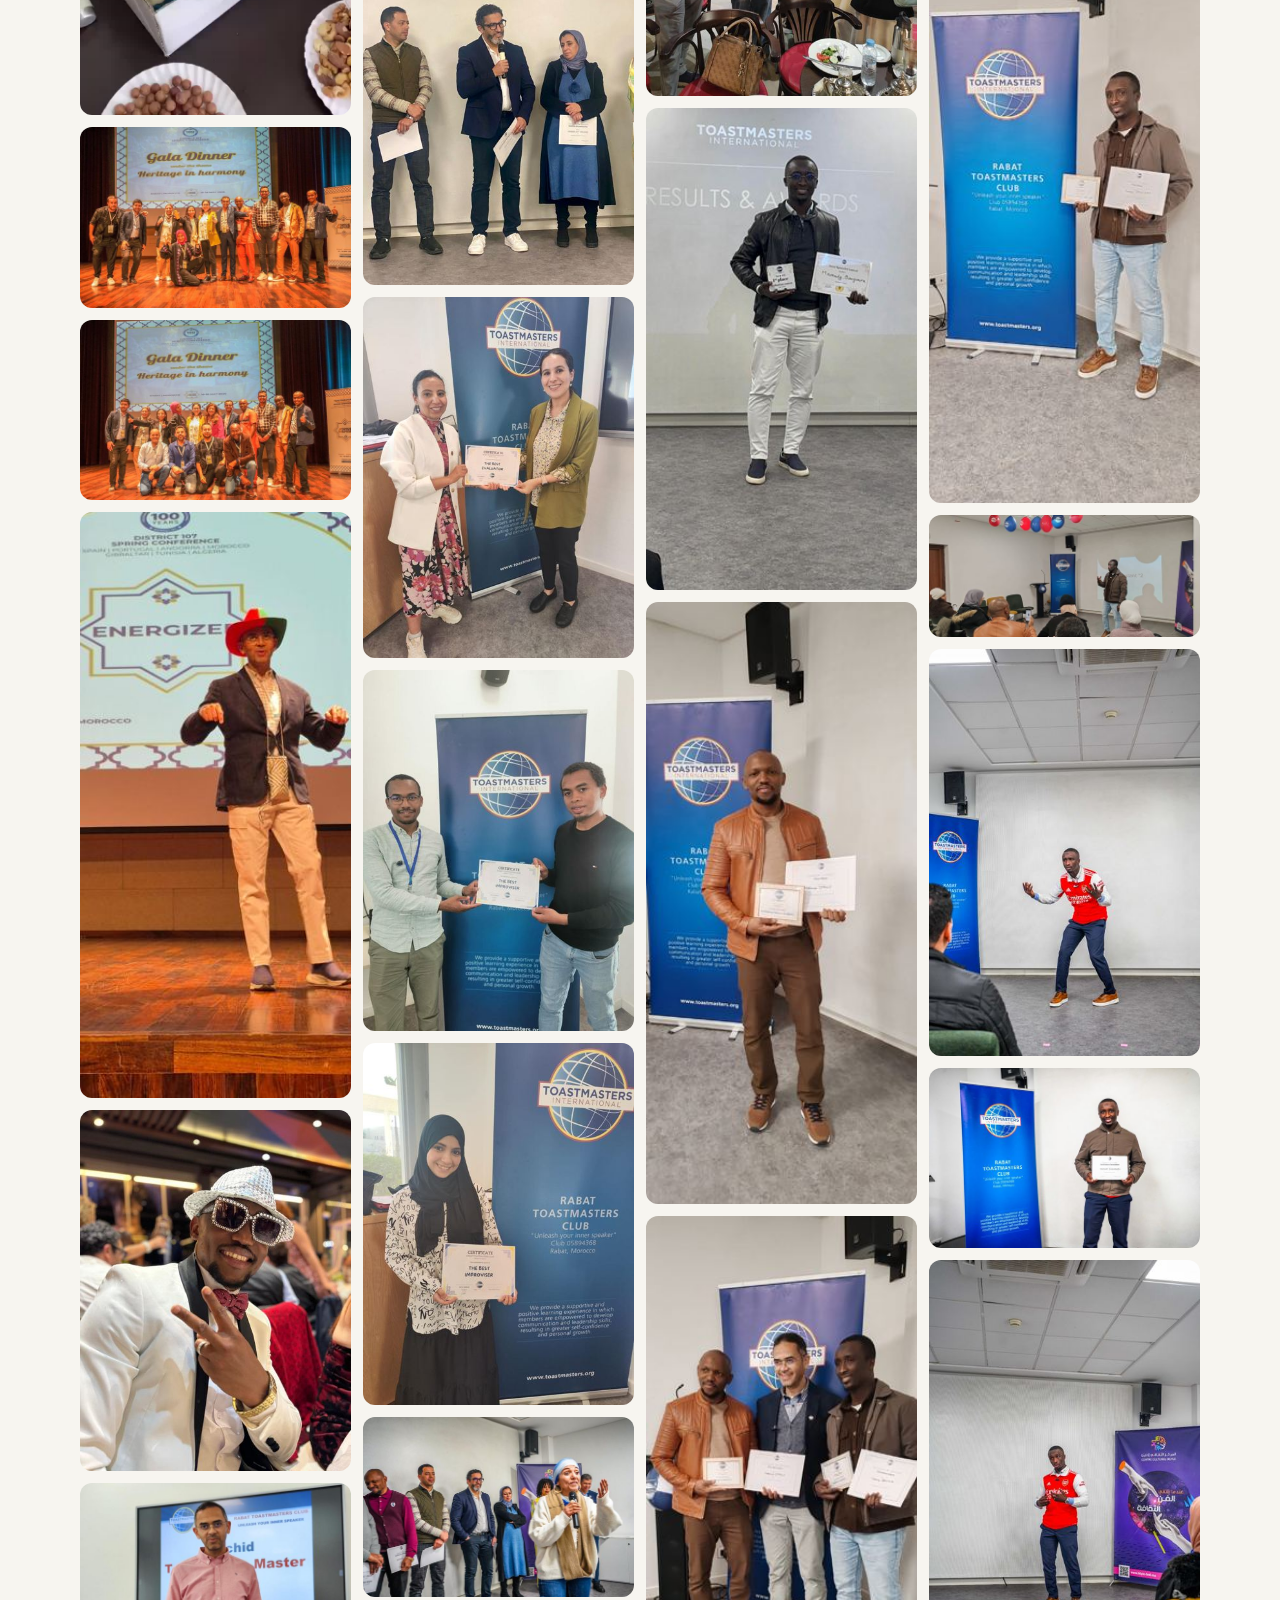
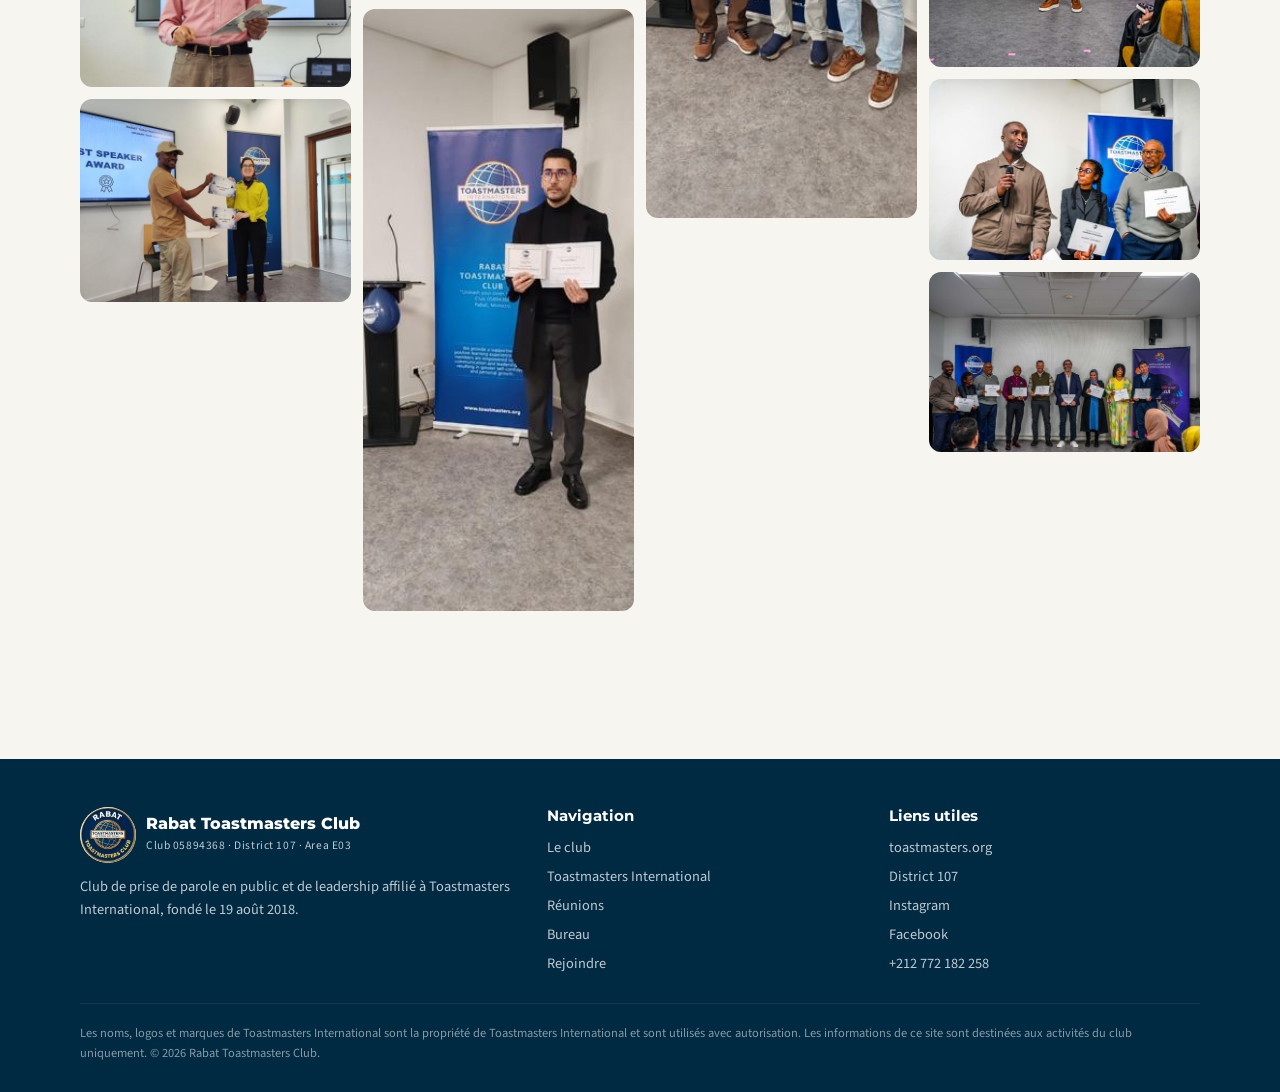
==== commit 625c7ca1: "Assistant du club : chatbot FR/EN/AR sans IA externe, avec dictée vocale optionnelle Co-Authored-By:" ====
--- a/album.html
+++ b/album.html
@@ -13,6 +13,7 @@
 <link rel="preconnect" href="https://fonts.gstatic.com" crossorigin>
 <link href="https://fonts.googleapis.com/css2?family=Montserrat:wght@500;600;700;800&family=Source+Sans+3:wght@400;600&family=Tajawal:wght@400;500;700;800&display=swap" rel="stylesheet">
 <link rel="stylesheet" href="css/style.css">
+<link rel="stylesheet" href="css/chatbot.css">
 </head>
 <body>
 
@@ -85,6 +86,7 @@
 </footer>
 <script src="js/album-data.js"></script>
 <script src="js/main.js"></script>
+<script src="js/chatbot.js"></script>
 <script>
 (function(){
 const A=window.RTC_ALBUM,grid=document.getElementById('grid'),lb=document.getElementById('lb');
--- a/css/chatbot.css
+++ b/css/chatbot.css
@@ -0,0 +1,61 @@
+
+/* ===== Assistant du club (chatbot) ===== */
+.cb{position:fixed;bottom:20px;inset-inline-end:20px;z-index:80;font-family:var(--font-b)}
+.cb-launch{position:relative;width:62px;height:62px;border-radius:50%;border:0;cursor:pointer;background:var(--maroon);color:#fff;display:grid;place-items:center;box-shadow:0 10px 26px rgba(119,36,50,.4);transition:transform .2s,background .2s}
+.cb-launch:hover{transform:scale(1.06);background:#8d2b3c}
+.cb-launch .cb-ic-close{display:none}
+.cb.open .cb-launch{background:var(--blue)}
+.cb.open .cb-launch .cb-ic-open{display:none}
+.cb.open .cb-launch .cb-ic-close{display:grid}
+.cb-launch>span{display:grid;place-items:center}
+.cb-launch.attract{animation:cbRing 2.4s ease-out infinite}
+.cb-launch.attract .cb-ic-open{animation:cbWiggle 6s ease-in-out infinite;transform-origin:50% 60%}
+@keyframes cbRing{0%{box-shadow:0 10px 26px rgba(119,36,50,.4),0 0 0 0 rgba(242,223,116,.75)}70%{box-shadow:0 10px 26px rgba(119,36,50,.4),0 0 0 18px rgba(242,223,116,0)}100%{box-shadow:0 10px 26px rgba(119,36,50,.4),0 0 0 0 rgba(242,223,116,0)}}
+@keyframes cbWiggle{0%,82%,100%{transform:rotate(0)}85%{transform:rotate(-14deg)}88%{transform:rotate(12deg)}91%{transform:rotate(-8deg)}94%{transform:rotate(5deg)}}
+.cb-badge{position:absolute;top:-2px;inset-inline-end:-2px;min-width:22px;height:22px;padding:0 6px;border-radius:999px;background:var(--yellow);color:var(--blue-deep);font:800 .75rem/22px 'Montserrat',sans-serif;box-shadow:0 0 0 3px #fff;animation:cbPop .35s ease-out}
+.cb-badge[hidden],.cb-teaser[hidden],.cb-panel[hidden],.cb-mic[hidden]{display:none}
+@keyframes cbPop{from{transform:scale(0)}to{transform:scale(1)}}
+.cb-teaser{position:absolute;bottom:76px;inset-inline-end:0;width:max-content;max-width:250px;background:#fff;color:var(--ink);padding:12px 34px 12px 16px;border-radius:16px;box-shadow:var(--shadow),0 4px 14px rgba(0,0,0,.12);font-size:.95rem;line-height:1.35;cursor:pointer;animation:cbUp .35s ease-out}
+html[dir=rtl] .cb-teaser{padding:12px 16px 12px 34px}
+.cb-teaser::after{content:"";position:absolute;bottom:-7px;inset-inline-end:24px;width:14px;height:14px;background:#fff;transform:rotate(45deg)}
+.cb-teaser-x{position:absolute;top:6px;inset-inline-end:8px;border:0;background:none;font-size:1.1rem;line-height:1;color:var(--muted);cursor:pointer;padding:2px 4px}
+@keyframes cbUp{from{opacity:0;transform:translateY(8px)}to{opacity:1;transform:none}}
+.cb-panel{position:absolute;bottom:78px;inset-inline-end:0;width:370px;height:min(560px,calc(100vh - 120px));background:var(--bg);border-radius:20px;box-shadow:0 24px 60px rgba(0,42,66,.28);display:flex;flex-direction:column;overflow:hidden;animation:cbUp .25s ease-out}
+.cb-head{display:flex;align-items:center;gap:10px;padding:14px 12px 14px 16px;background:var(--blue-deep);color:#fff}
+.cb-av{width:40px;height:40px;flex-shrink:0;border-radius:50%;background:var(--yellow);color:var(--blue);display:grid;place-items:center;font:800 .78rem 'Montserrat',sans-serif}
+.cb-ht{flex:1;min-width:0}
+.cb-ht b{display:block;font-family:var(--font-h);font-size:1rem;color:#fff}
+.cb-ht small{display:block;font-size:.76rem;opacity:.8;white-space:nowrap;overflow:hidden;text-overflow:ellipsis}
+.cb-hbtn{border:0;background:rgba(255,255,255,.1);color:#fff;width:34px;height:34px;border-radius:50%;display:grid;place-items:center;cursor:pointer}
+.cb-hbtn:hover{background:rgba(255,255,255,.22)}
+.cb-msgs{flex:1;overflow-y:auto;padding:16px 14px;display:flex;flex-direction:column;gap:10px;scroll-behavior:smooth}
+.cb-m{max-width:88%;padding:10px 14px;border-radius:16px;font-size:.95rem;line-height:1.45;word-wrap:break-word}
+.cb-b{background:#fff;color:var(--ink);border-end-start-radius:4px;box-shadow:0 2px 8px rgba(0,42,66,.06);align-self:flex-start}
+.cb-u{background:var(--blue);color:#fff;border-end-end-radius:4px;align-self:flex-end}
+.cb-b b{color:var(--blue)}
+.cb-part+.cb-part{margin-top:10px;padding-top:10px;border-top:1px solid var(--line)}
+.cb-acts,.cb-chips{display:flex;flex-wrap:wrap;gap:6px;margin-top:10px}
+.cb-act{display:inline-block;background:var(--maroon);color:#fff;text-decoration:none;font:700 .8rem var(--font-h);padding:7px 13px;border-radius:999px}
+.cb-act:hover{background:#8d2b3c}
+.cb-chip{border:1.5px solid var(--blue);background:#fff;color:var(--blue);font:600 .8rem var(--font-h);padding:6px 11px;border-radius:999px;cursor:pointer}
+.cb-chip:hover{background:var(--yellow);border-color:var(--yellow);color:var(--blue-deep)}
+.cb-m.typing{display:flex;gap:4px;padding:14px 16px}
+.cb-m.typing span{width:7px;height:7px;border-radius:50%;background:var(--gray);animation:cbDot 1s infinite}
+.cb-m.typing span:nth-child(2){animation-delay:.15s}.cb-m.typing span:nth-child(3){animation-delay:.3s}
+@keyframes cbDot{0%,60%,100%{transform:none;opacity:.5}30%{transform:translateY(-5px);opacity:1}}
+.cb-form{display:flex;align-items:center;gap:8px;padding:10px;background:#fff;border-top:1px solid var(--line)}
+.cb-in{flex:1;min-width:0;border:1.5px solid var(--line);border-radius:999px;padding:10px 14px;font:inherit;font-size:.95rem;background:var(--bg);color:var(--ink)}
+.cb-in:focus{outline:none;border-color:var(--blue)}
+.cb-mic,.cb-send{flex-shrink:0;width:40px;height:40px;border-radius:50%;border:0;display:grid;place-items:center;cursor:pointer}
+.cb-send{background:var(--maroon);color:#fff}
+html[dir=rtl] .cb-send svg{transform:scaleX(-1)}
+.cb-mic{background:var(--bg);color:var(--blue);border:1.5px solid var(--line)}
+.cb-mic:hover{border-color:var(--blue)}
+.cb-mic.on{background:#d93a3a;color:#fff;border-color:#d93a3a;animation:cbMic 1.2s ease-out infinite}
+@keyframes cbMic{0%{box-shadow:0 0 0 0 rgba(217,58,58,.55)}100%{box-shadow:0 0 0 12px rgba(217,58,58,0)}}
+@media (max-width:699px){
+  .cb{bottom:14px;inset-inline-end:14px}
+  .cb-panel{position:fixed;inset-inline:10px;bottom:86px;width:auto;height:min(72vh,560px)}
+}
+@media (prefers-reduced-motion:reduce){.cb-launch.attract,.cb-launch.attract .cb-ic-open,.cb-mic.on{animation:none}}
+@media print{.cb{display:none}}
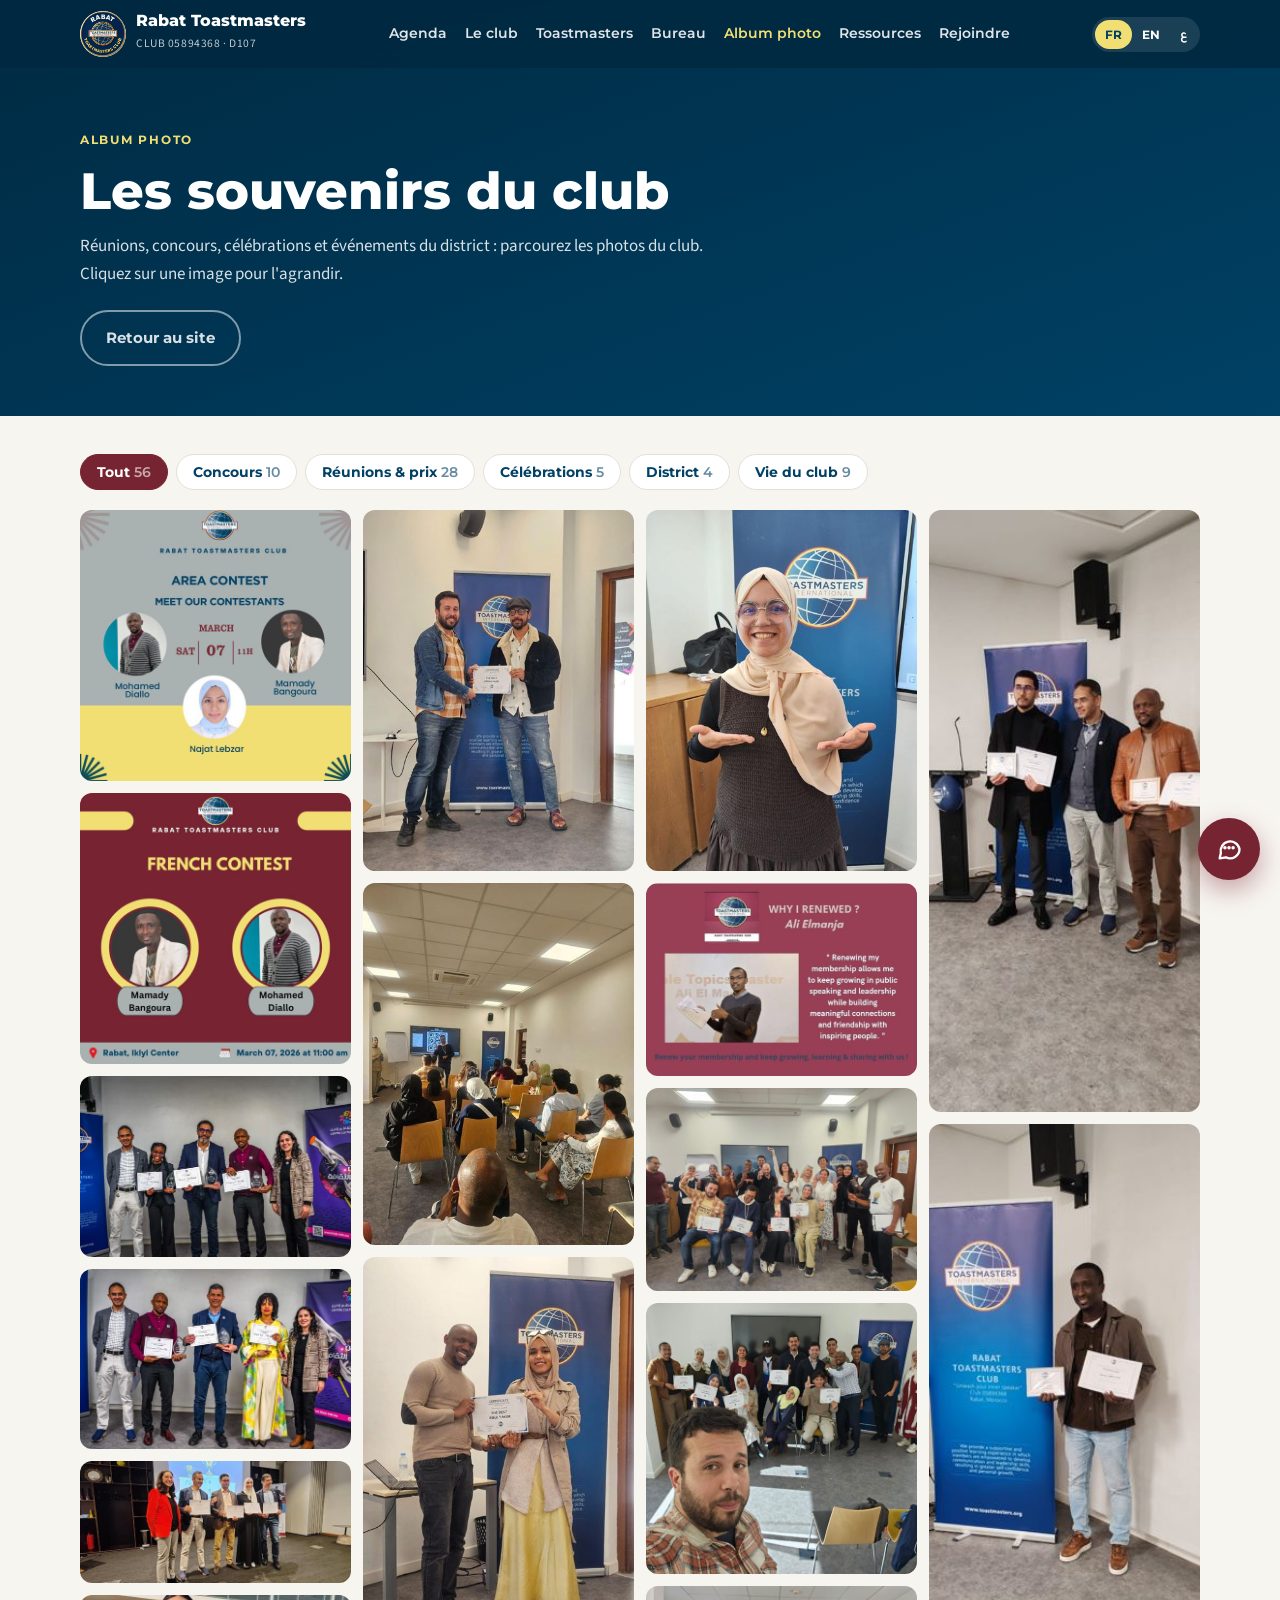
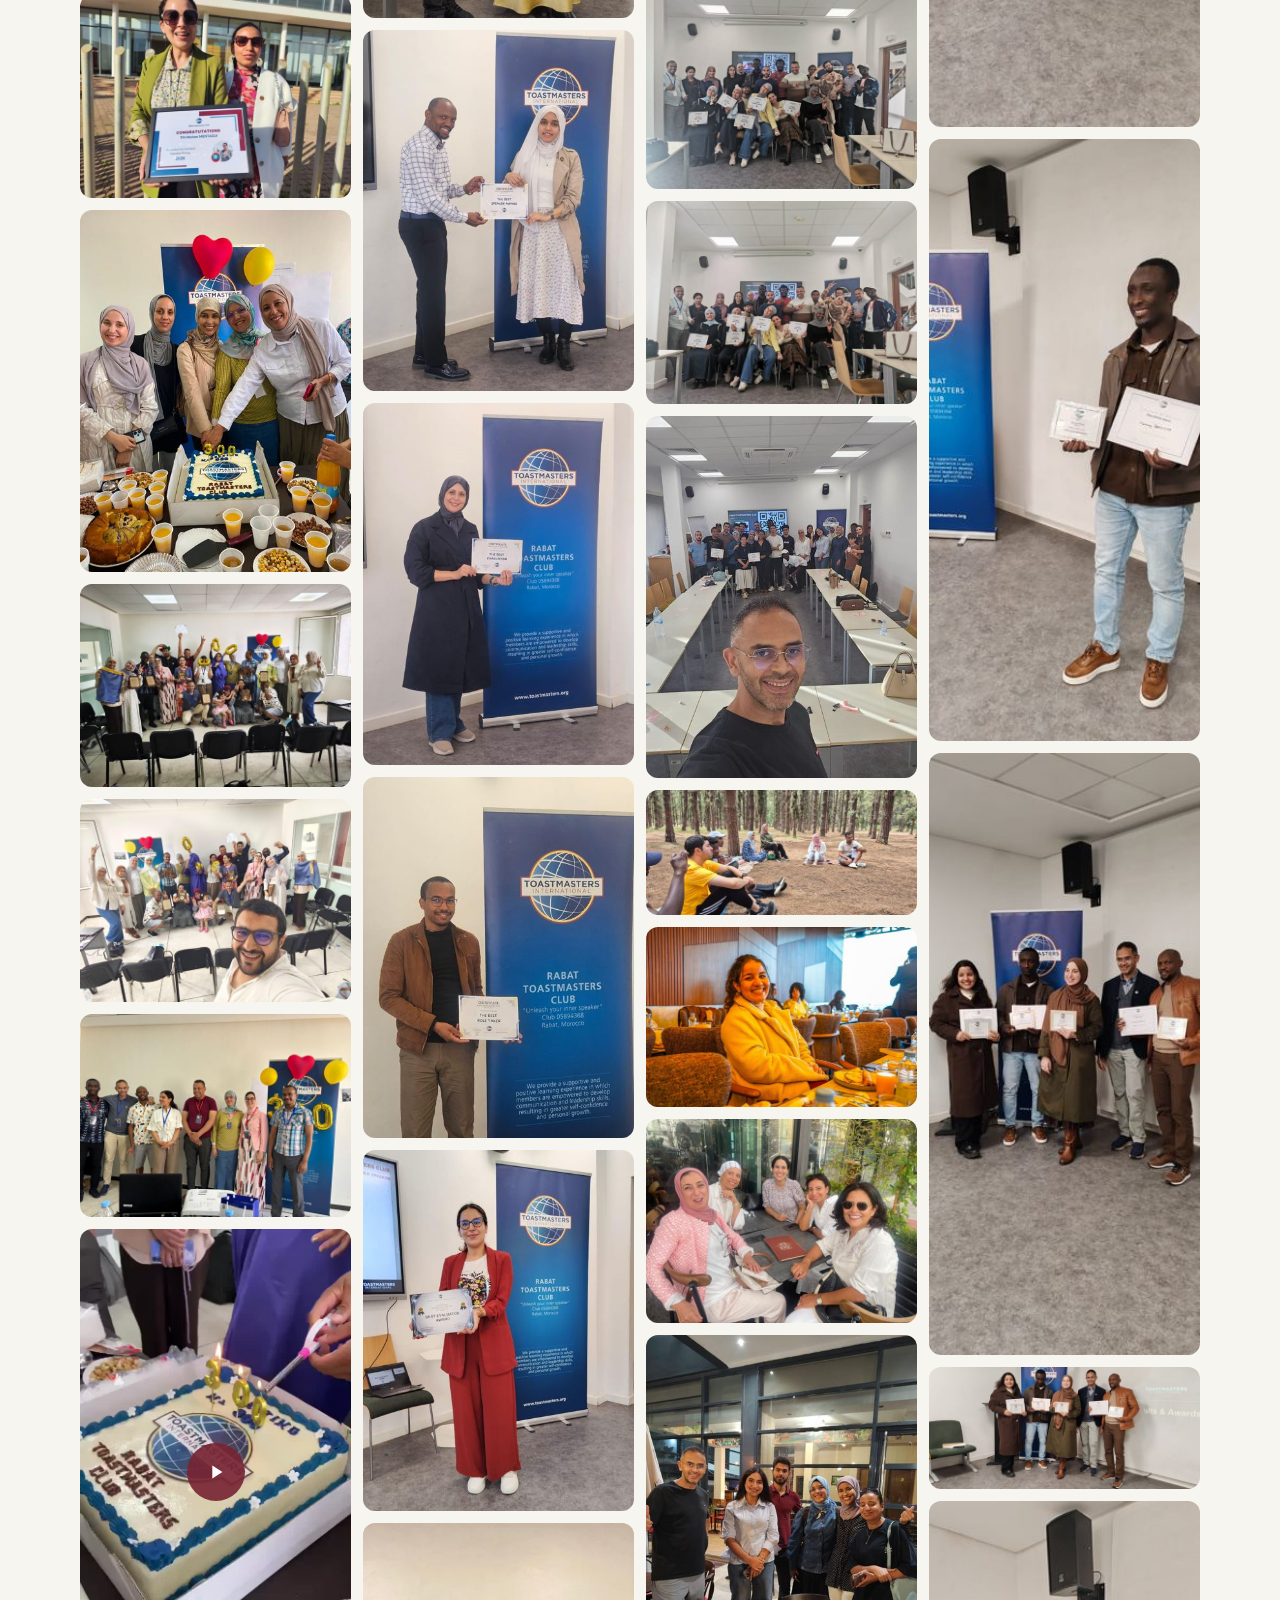
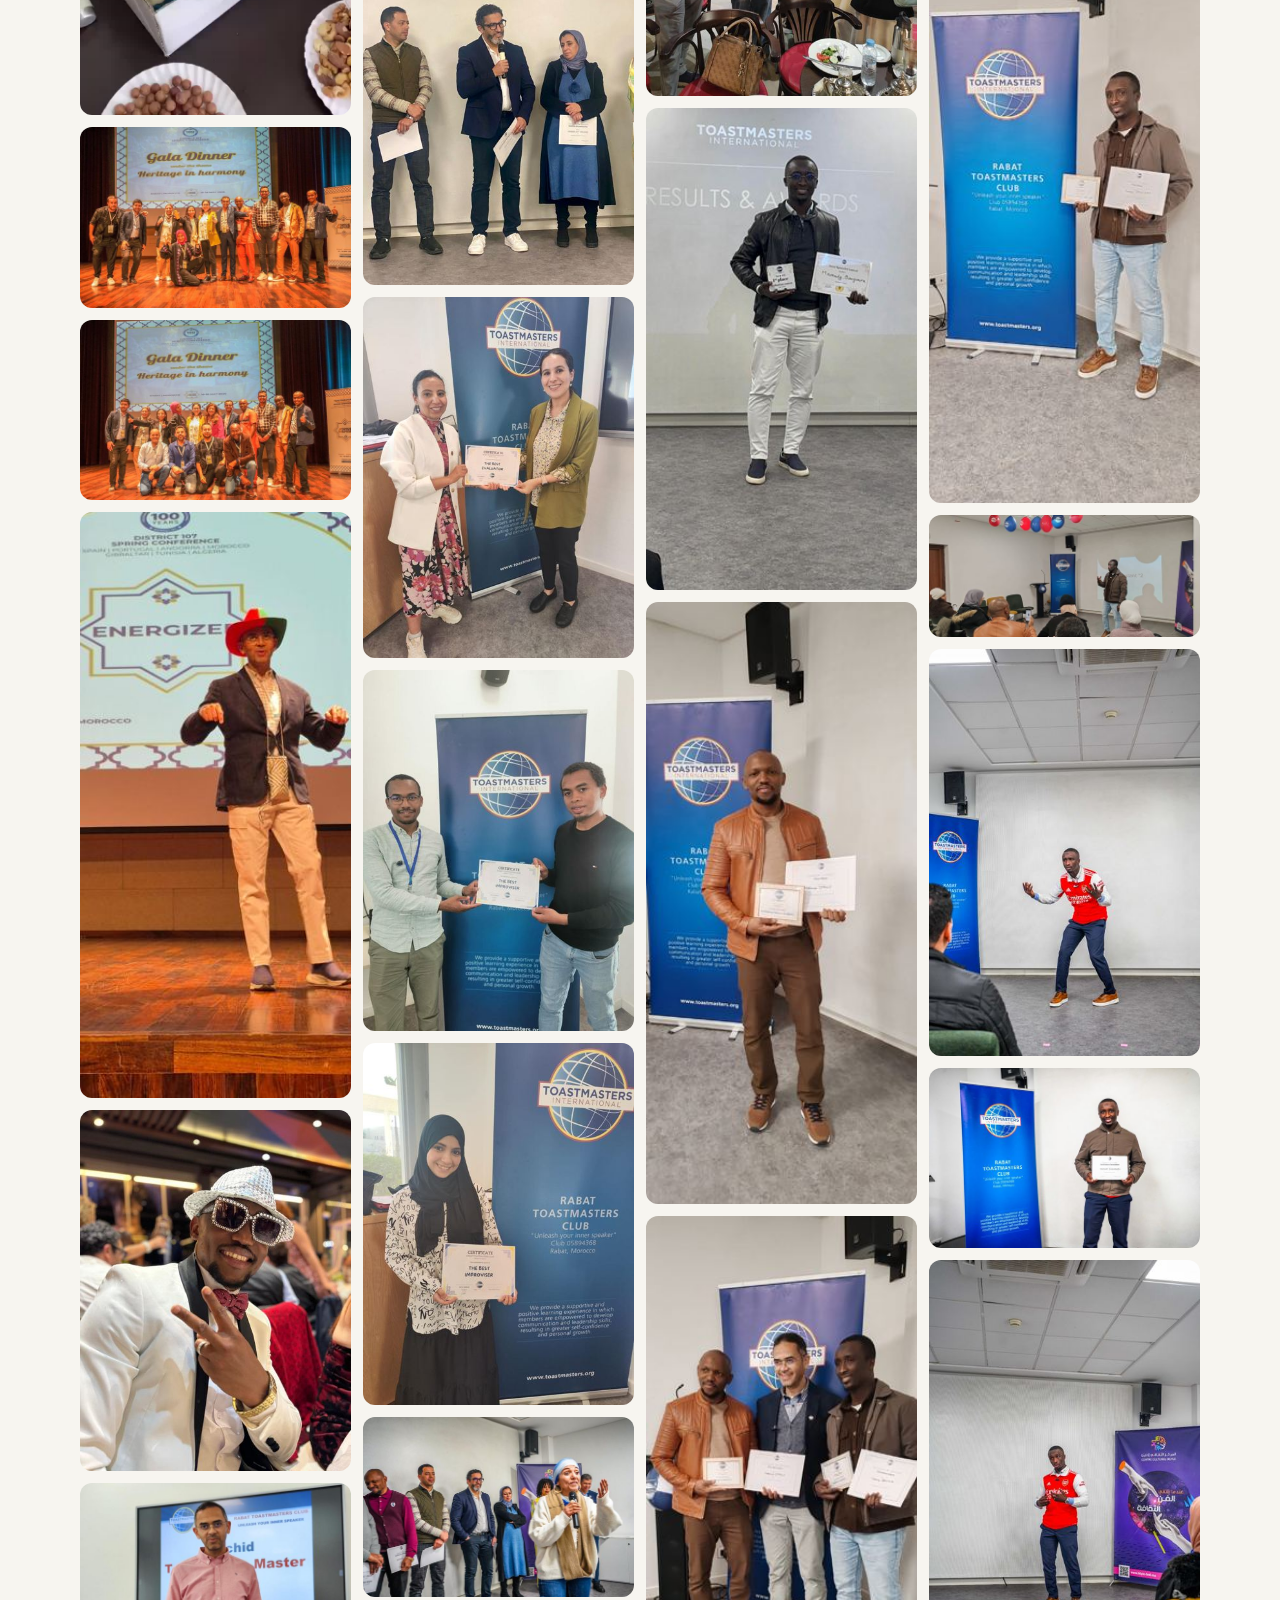
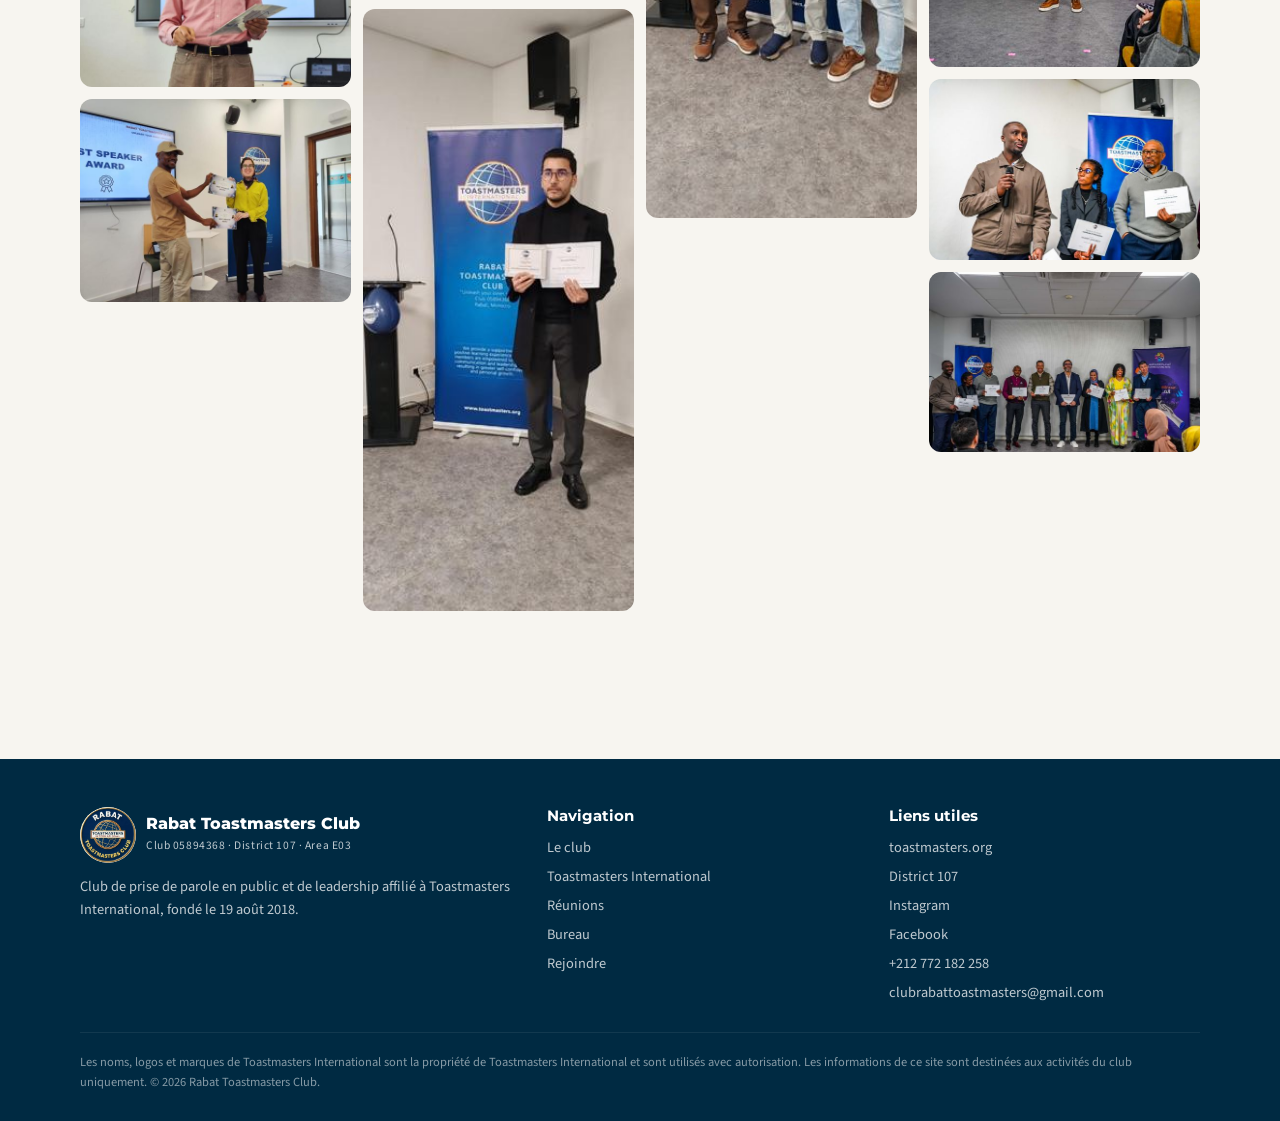
==== commit 31fab5c0: "Contact : adresse e-mail du club (section réunions, pied de page, assistant) Co-Authored-By: Claude " ====
--- a/album.html
+++ b/album.html
@@ -79,7 +79,7 @@
         <li><a href="https://www.tmdistrict107.org/" target="_blank" rel="noopener">District 107</a></li>
         <li><a href="https://www.instagram.com/rabat_toastmasters_club/" target="_blank" rel="noopener">Instagram</a></li>
         <li><a href="https://www.facebook.com/rabattoastmastersclub" target="_blank" rel="noopener">Facebook</a></li>
-        <li><a href="tel:+212772182258" dir="ltr">+212 772 182 258</a></li></ul></div>
+        <li><a href="tel:+212772182258" dir="ltr">+212 772 182 258</a></li><li><a href="mailto:clubrabattoastmasters@gmail.com" dir="ltr">clubrabattoastmasters@gmail.com</a></li></ul></div>
     </div>
     <p class="legal" data-i18n="legal">Les noms, logos et marques de Toastmasters International sont la propriété de Toastmasters International et sont utilisés avec autorisation. Les informations de ce site sont destinées aux activités du club uniquement. © <span id="yr"></span> Rabat Toastmasters Club.</p>
   </div>
--- a/css/style.css
+++ b/css/style.css
@@ -316,7 +316,7 @@
 .vid{margin:0}
 .vid video,.vid iframe,.yt{width:100%;border-radius:14px;background:#000;display:block;border:0}
 .vid-wide iframe,.vid-wide .yt{aspect-ratio:16/9}
-.vid-tall video{aspect-ratio:9/16;object-fit:cover}
+.vid-tall video,.vid-tall .yt,.vid-tall iframe{aspect-ratio:9/16;object-fit:cover}
 .yt{position:relative;padding:0;cursor:pointer;overflow:hidden}
 .yt img{width:100%;height:100%;object-fit:cover;opacity:.85;transition:opacity .2s}
 .yt:hover img{opacity:1}
@@ -406,3 +406,26 @@
 
 .btn-avis .thumb{width:22px;height:22px;animation:thumbUp 2.2s ease-in-out infinite;transform-origin:30% 80%}
 @media(prefers-reduced-motion:reduce){.btn-avis .thumb{animation:none}}
+
+/* vidéos : défilement horizontal */
+.vid-nav{display:flex;justify-content:flex-end;gap:10px;margin-top:18px}
+.vid-arrow{width:44px;height:44px;border-radius:50%;border:1.5px solid rgba(255,255,255,.4);background:rgba(255,255,255,.08);color:#fff;display:grid;place-items:center;cursor:pointer;transition:background .15s,opacity .15s}
+.vid-arrow:hover{background:var(--yellow);color:var(--blue-deep);border-color:var(--yellow)}
+.vid-arrow:disabled{opacity:.3;pointer-events:none}
+html[dir=rtl] .vid-arrow svg{transform:scaleX(-1)}
+.vid-row{--vh:300px;display:flex;align-items:flex-start;gap:18px;margin-top:14px;overflow-x:auto;scroll-snap-type:x proximity;padding-bottom:14px;-webkit-overflow-scrolling:touch;scrollbar-width:thin;scrollbar-color:rgba(255,255,255,.35) transparent}
+.vid-row::-webkit-scrollbar{height:6px}
+.vid-row::-webkit-scrollbar-thumb{background:rgba(255,255,255,.3);border-radius:3px}
+.vid-row:focus-visible{outline:2px solid var(--yellow);outline-offset:4px}
+.vid-row .vid{flex:0 0 auto;scroll-snap-align:start}
+.vid-row .vid-h{width:calc(var(--vh)*16/9)}
+.vid-row .vid-tall{width:calc(var(--vh)*9/16)}
+.vid-row .vid video,.vid-row .vid iframe,.vid-row .yt{height:var(--vh);aspect-ratio:auto}
+@media(max-width:900px){.vid-row{--vh:260px}}
+@media(max-width:600px){
+  .vid-row .vid-h{width:84vw}.vid-row .vid-tall{width:46vw}
+  .vid-row .vid-h video,.vid-row .vid-h iframe,.vid-row .vid-h .yt{height:auto;aspect-ratio:16/9}
+  .vid-row .vid-tall video,.vid-row .vid-tall iframe,.vid-row .vid-tall .yt{height:auto;aspect-ratio:9/16}
+}
+.vid-tall .play-lg{width:56px;height:56px}
+.where .info a.mail{display:block;margin-top:4px;word-break:break-all}
